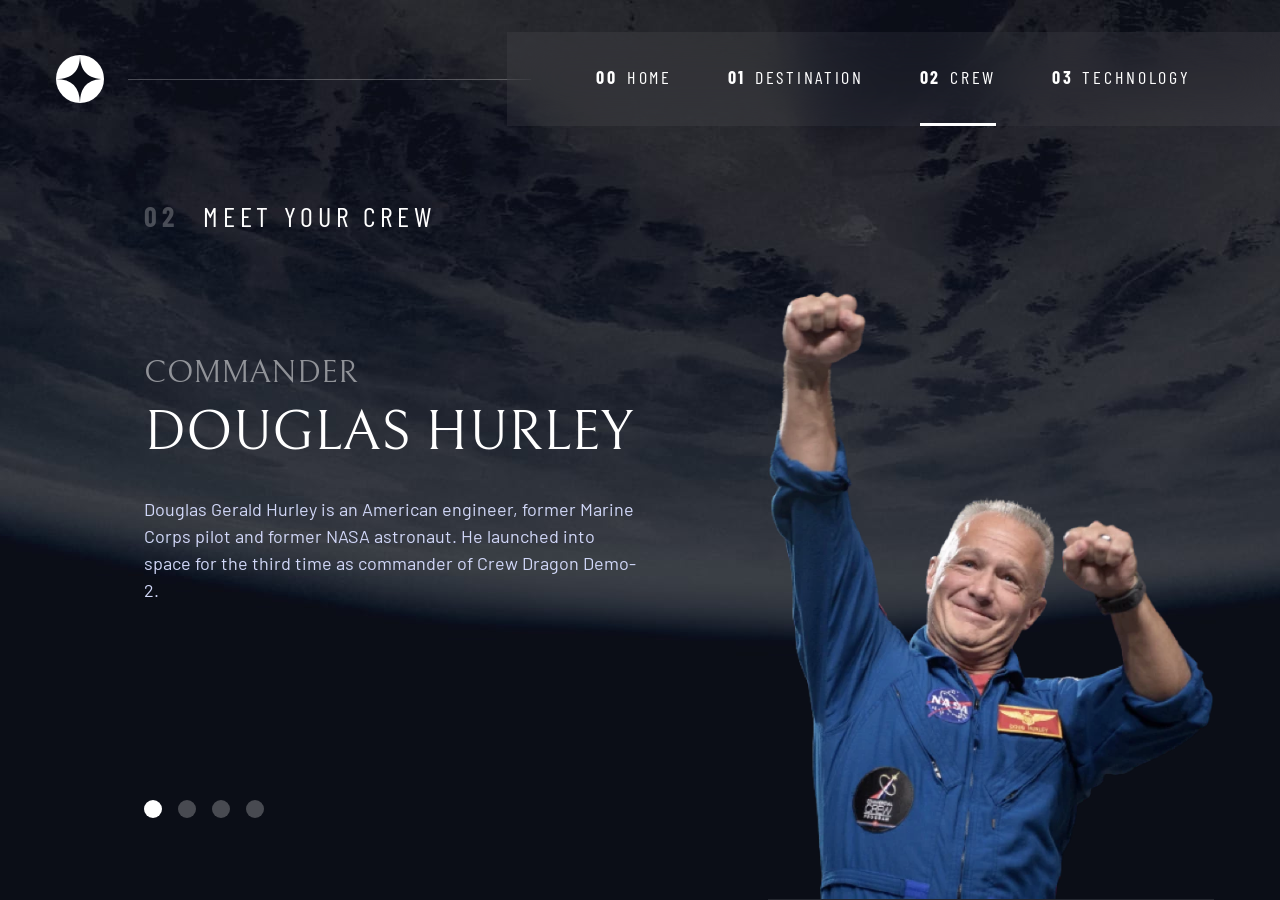
==== crew.html @ 5fd6b469 "Divided css file" ====
<!DOCTYPE html>
<html lang="en">
<head>
  <meta charset="UTF-8">
  <meta name="viewport" content="width=device-width, initial-scale=1.0">

  <link rel="icon" type="image/png" sizes="32x32" href="./assets/favicon-32x32.png">
  <!-- Google fonts -->
  <link rel="preconnect" href="https://fonts.googleapis.com">
  <link rel="preconnect" href="https://fonts.gstatic.com" crossorigin>
  <link href="https://fonts.googleapis.com/css2?family=Barlow+Condensed:wght@400;700&family=Bellefair&family=Barlow:wght@400;700&display=swap"
      rel="stylesheet">
      
  <!-- Our custom CSS -->
    <!-- <link rel="stylesheet" href="index.css"> -->
    <link rel="stylesheet" href="style1-General.css">
    <link rel="stylesheet" href="style2-UtilityClasses.css">
    <link rel="stylesheet" href="style3-PrimaryNavigation.css">
    <link rel="stylesheet" href="style4-Home.css">
    <link rel="stylesheet" href="style5-Destination.css">
    <link rel="stylesheet" href="style6-Crew.css">
    <link rel="stylesheet" href="style7-Technology.css">
    <link rel="stylesheet" href="style8-MediaQueries.css">

  <title>Frontend Mentor | Space tourism website</title>
  <script src="navigation.js" defer></script>
  <script src="tabs.js" defer></script>

</head>

<body class="crew">
  <a class="skip-to-content" href="#main">Skip to content</a>
  <header class="primary-header flex">
    <div>
      <img src="./assets/shared/logo.svg" alt="space tourism logo" class="logo">
    </div>
    <button class="mobile-nav-toggle" aria-controls="primary-navigation"><span class="sr-only" aria-expanded="false">Menu</span></button>
    <nav> 
        <ul id="primary-navigation" data-visible="false" class="primary-navigation underline-indicators flex">
            <li><a class="ff-sans-cond uppercase text-white letter-spacing-2" href="index.html"><span aria-hidden="true">00</span>Home</a>
            <li><a class="ff-sans-cond uppercase text-white letter-spacing-2" href="destination.html"><span aria-hidden="true">01</span>Destination</a>
            <li class="active"><a class="ff-sans-cond uppercase text-white letter-spacing-2" href="crew.html"><span aria-hidden="true">02</span>Crew</a>
            <li><a class="ff-sans-cond uppercase text-white letter-spacing-2" href="technology.html"><span aria-hidden="true">03</span>Technology</a>
        </ul>
    </nav>
  </header>
  
  <main id="main" class="grid-container grid-container--crew flow">
    <h1 class="numbered-title"><span aria-hidden="true">02</span> Meet your crew</h1>
    
    <div class="dot-indicators flex" role="tablist" aria-label="crew member list">
      <button aria-selected="true" aria-controls="commander-tab" role="tab" data-image="commander-image" tabindex="0"><span class="sr-only">The commander</span></button>
      <button aria-selected="false" aria-controls="mission-tab" role="tab" data-image="mission-image" tabindex="-1"><span class="sr-only">The mission specialist</span></button>
      <button aria-selected="false" aria-controls="pilot-tab" role="tab" data-image="pilot-image" tabindex="-1"><span class="sr-only">The pilot</span></button>
      <button aria-selected="false" aria-controls="crew-tab" role="tab" data-image="crew-image" tabindex="-1"><span class="sr-only">The crew engineer</span></button>
    </div>
    
    <!-- commander -->
    <article class="crew-details flow" id="commander-tab" role="tabpanel" tabindex="0">
      <header class="flow flow--space-small">
        <h2 class="fs-600 ff-serif uppercase">Commander</h2>
        <p class="fs-700 uppercase ff-serif name">Douglas Hurley</p>
      </header>
      <p>Douglas Gerald Hurley is an American engineer, former Marine Corps pilot 
      and former NASA astronaut. He launched into space for the third time as 
      commander of Crew Dragon Demo-2.</p>
    </article> 
    
    <!-- mission specialist -->
    <article hidden class="crew-details flow" id="mission-tab" role="tabpanel" tabindex="0">
      <header class="flow flow--space-small">
        <h2 class="fs-600 ff-serif uppercase">Mission Specialist</h2>
        <p class="fs-700 uppercase ff-serif name">Mark SHuttleworth</p>
      </header>
      <p>Mark Richard Shuttleworth is the founder and CEO of Canonical, the company behind
        the Linux-based Ubuntu operating system. Shuttleworth became the first South
        African to travel to space as a space tourist.</p>
    </article> 
    
    <!-- pilot -->
    <article hidden class="crew-details flow" id="pilot-tab" role="tabpanel" tabindex="0">
      <header class="flow flow--space-small">
        <h2 class="fs-600 ff-serif uppercase">Pilot</h2>
        <p class="fs-700 uppercase ff-serif name">Victor Glover</p>
      </header>
      <p>Pilot on the first operational flight of the SpaceX Crew Dragon to the
        International Space Station. Glover is a commander in the U.S. Navy where
        he pilots an F/A-18.He was a crew member of Expedition 64, and served as a
        station systems flight engineer.</p>
    </article> 
    
    <!-- engineer -->
    <article hidden class="crew-details flow" id="crew-tab" role="tabpanel" tabindex="0">
      <header class="flow flow--space-small">
        <h2 class="fs-600 ff-serif uppercase">Flight Engineer</h2>
        <p class="fs-700 uppercase ff-serif name">Anousheh Ansari</p>
      </header>
      <p>Anousheh Ansari is an Iranian American engineer and co-founder of Prodea Systems.
        Ansari was the fourth self-funded space tourist, the first self-funded woman to
        fly to the ISS, and the first Iranian in space.</p>
    </article> 
    
    
    <picture id="commander-image">
      <source srcset="assets/crew/image-douglas-hurley.webp" type="image/webp">
      <img src="assets/crew/image-douglas-hurley.png" alt="Douglas Hurley">
    </picture>
    <picture hidden id="mission-image">
      <source srcset="assets/crew/image-mark-shuttleworth.webp" type="image/webp">
      <img src="assets/crew/image-mark-shuttleworth.png" alt="Mark SHuttleworth">
    </picture>
    <picture hidden id="pilot-image">
      <source srcset="assets/crew/image-victor-glover.webp" type="image/webp">
      <img src="assets/crew/image-victor-glover.png" alt="Victor Glover">
    </picture>
    <picture hidden id="crew-image">
      <source srcset="assets/crew/image-anousheh-ansari.webp" type="image/webp">
      <img src="assets/crew/image-anousheh-ansari.png" alt="Anousheh Ansari">
    </picture>
  </main>
</body>
</html>
---- index.css ----
/* ------------------- */
/* Custom properties   */
/* ------------------- */

:root {
    /* colors */
    --clr-dark: 230 35% 7%;
    --clr-light: 231 77% 90%;
    --clr-white: 0 0% 100%;

    
    /* font-sizes */
    --fs-900: clamp(5rem, 8vw + 1rem, 9.375rem);
    --fs-800: 3.5rem;
    --fs-700: 1.5rem;
    --fs-600: 1rem;
    --fs-500: 1rem;
    --fs-400: 0.9375rem;
    --fs-300: 1rem;
    --fs-200: 0.875rem;
    
    /* font-families */
    --ff-serif: "Bellefair", serif;
    --ff-sans-cond: "Barlow Condensed", sans-serif;
    --ff-sans-normal: "Barlow", sans-serif;
}

@media (min-width: 35em) {
    :root {
        --fs-800: 5rem;
        --fs-700: 2.5rem;
        --fs-600: 1.5rem;
        --fs-500: 1.25rem;
        --fs-400: 1rem;
    }
}

@media (min-width: 45em) {
    :root {
        /* font-sizes */
        --fs-800: 6.25rem;
        --fs-700: 3.5rem;
        --fs-600: 2rem;
        --fs-500: 1.75rem;
        --fs-400: 1.125rem;
    }
}


/* ------------------- */
/* Reset               */
/* ------------------- */

/* https://piccalil.li/blog/a-modern-css-reset/ */

/* Box sizing */
*,
*::before,
*::after {
    box-sizing: border-box;
}

/* Reset margins */
body,
h1,
h2,
h3,
h4,
h5,
p,
figure,
picture {
    margin: 0; 
}

h1,
h2,
h3,
h4,
h5,
h6,
p {
    font-weight: 400;
}

/* set up the body */
body {
    font-family: var(--ff-sans-normal);
    font-size: var(--fs-400);
    color: hsl( var(--clr-light) );
    background-color: hsl( var(--clr-dark) );
    line-height: 1.5;
    min-height: 100vh;
    
    display: grid;
    grid-template-rows: min-content 1fr;
    
    overflow-x: hidden;
}

/* make images easier to work with */
img {
    max-width: 100%;
    display: block;
}

/* make form elements easier to work with */
input,
button,
textarea,
select {
    font: inherit;
}

/* remove animations for people who've turned them off */
@media (prefers-reduced-motion: reduce) {  
  *,
  *::before,
  *::after {
    animation-duration: 0.01ms !important;
    animation-iteration-count: 1 !important;
    transition-duration: 0.01ms !important;
    scroll-behavior: auto !important;
  }
}


/* ------------------- */
/* Utility classes     */
/* ------------------- */

/* general */

.flex {
    display: flex;
    gap: var(--gap, 1rem);
}

.grid {
    display: grid;
    gap: var(--gap, 1rem);
}

.d-block {
    display: block;
}

.flow > *:where(:not(:first-child)) {
    margin-top: var(--flow-space, 1rem);
}

.flow--space-small {
    --flow-space: .75rem;
}

.container {
    padding-inline: 2em;
    margin-inline: auto;
    max-width: 80rem;
}

.sr-only {
  position: absolute; 
  width: 1px;
  height: 1px;
  padding: 0;
  margin: -1px; 
  overflow: hidden;
  clip: rect(0, 0, 0, 0);
  white-space: nowrap; /* added line */
  border: 0;
}

.skip-to-content {
    position: absolute;
    z-index: 9999;
    background: hsl( var(--clr-white) );
    color: hsl( var(--clr-dark) ); 
    padding: .5em 1em;
    margin-inline: auto;
    transform: translateY(-100%);
    transition: transform 250ms ease-in;
}

.skip-to-content:focus {
    transform: translateY(0);
}

/* colors */

.bg-dark { background-color: hsl( var(--clr-dark) );}
.bg-accent { background-color: hsl( var(--clr-light) );}
.bg-white { background-color: hsl( var(--clr-white) );}

.text-dark { color: hsl( var(--clr-dark) );}
.text-accent { color: hsl( var(--clr-light) );}
.text-white { color: hsl( var(--clr-white) );}

/* typography */

.ff-serif { font-family: var(--ff-serif); } 
.ff-sans-cond { font-family: var(--ff-sans-cond); } 
.ff-sans-normal { font-family: var(--ff-sans-normal); } 

.letter-spacing-1 { letter-spacing: 4.75px; } 
.letter-spacing-2 { letter-spacing: 2.7px; } 
.letter-spacing-3 { letter-spacing: 2.35px; } 

.uppercase { text-transform: uppercase; }

.fs-900 { font-size: var(--fs-900); }
.fs-800 { font-size: var(--fs-800); }
.fs-700 { font-size: var(--fs-700); }
.fs-600 { font-size: var(--fs-600); }
.fs-500 { font-size: var(--fs-500); }
.fs-400 { font-size: var(--fs-400); }
.fs-300 { font-size: var(--fs-300); }
.fs-200 { font-size: var(--fs-200); }

.fs-900,
.fs-800,
.fs-700,
.fs-600 {
    line-height: 1.1;
}

.numbered-title {
    font-family: var(--ff-sans-cond);
    font-size: var(--fs-500);
    text-transform: uppercase;
    letter-spacing: 4.72px; 
}

.numbered-title span {
    margin-right: .5em;
    font-weight: 700;
    color: hsl( var(--clr-white) / .25);
}


/* ------------------- */
/* Compontents         */
/* ------------------- */

.large-button {
    font-size: 2rem;
    position: relative;
    z-index: 1;
    display: inline-grid;
    place-items: center;
    padding: 0 2em;
    border-radius: 50%;
    aspect-ratio: 1;
    text-decoration: none;
}

.large-button::after {
    content: '';
    position: absolute;
    z-index: -1;
    width: 100%;
    height: 100%;
    background: hsl( var(--clr-white) / .1);
    border-radius: 50%;
    opacity: 0;
    transition: opacity 500ms linear, transform 750ms ease-in-out;
}
 
.large-button:hover::after,
.large-button:focus::after {
    opacity: 1;
    transform: scale(1.5);
}

/* primary-header */

.logo {
    margin: 1.5rem clamp(1.5rem, 5vw, 3.5rem);
}

.primary-header {
    justify-content: space-between;
    align-items: center;
}

.primary-navigation {
    --gap: clamp(1.5rem, 5vw, 3.5rem);
    --underline-gap: 2rem;
    list-style: none;
    padding: 0;
    margin: 0;
    background: hsl( var(--clr-white) / 0.05);
    backdrop-filter: blur(1.5rem);
}

.primary-navigation a {
    text-decoration: none;
}

.primary-navigation a > span {
    font-weight: 700;
    margin-right: .5em;
}

.mobile-nav-toggle {
    display: none;
}

@media (max-width: 35rem) {
    .primary-navigation {
        --underline-gap: .5rem;
        position: fixed;
        z-index: 1000;
        inset: 0 0 0 30%;
        list-style: none;
        padding: min(20rem, 15vh) 2rem;
        margin: 0;
        flex-direction: column;
        transform: translateX(100%);
        transition: transform 500ms ease-in-out;
    }
    
    .primary-navigation[data-visible="true"] {
        transform: translateX(0);
    }
    
    .primary-navigation.underline-indicators > .active {
       border: 0;
    }
    
    .mobile-nav-toggle {
        display: block;
        position: absolute;
        z-index: 2000;
        right: 1rem;
        top: 2rem;
        background: transparent;
        background-image: url(./assets/shared/icon-hamburger.svg);
        background-repeat: no-repeat;
        background-position: center;
        width: 1.5rem;
        aspect-ratio: 1;
        border: 0;
    }
    
    .mobile-nav-toggle[aria-expanded="true"] {
        background-image: url(./assets/shared/icon-close.svg);
    }
    
    .mobile-nav-toggle:focus-visible {
        outline: 5px solid white;
        outline-offset: 5px;
    }
    
}

@media (min-width: 35em) {
    .primary-navigation {
        padding-inline: clamp(3rem, 7vw, 7rem);
    }
}

@media (min-width: 35em) and (max-width: 44.999em) {
    .primary-navigation a > span {
        display: none;
    }
}

@media (min-width: 45em) {
    
     .primary-header::after {
         content: '';
         display: block;
         position: relative;
         height: 1px;
         width: 100%;
         margin-right: -2.5rem;
         background: hsl( var(--clr-white) / .25);
         order: 1;
     }
     
    nav {
        order: 2;
    }
    
    .primary-navigation {
        margin-block: 2rem;
    }
    
   
}


.underline-indicators > * {
    cursor: pointer;
    padding: var(--underline-gap, .5rem) 0;
    border: 0;
    border-bottom: .2rem solid hsl( var(--clr-white) / 0 );
    background-color: transparent;
}

.underline-indicators > *:hover,
.underline-indicators > *:focus {
    border-color: hsl( var(--clr-white) / .5);
}

.underline-indicators > .active,
.underline-indicators > [aria-selected="true"] {
    color: hsl( var(--clr-white) / 1);
    border-color: hsl( var(--clr-white) / 1); 
}

.tab-list {
    --gap: 2rem;
}

.dot-indicators > * {
    cursor: pointer;
    border: 0;
    border-radius: 50%;
    padding: .5em;
    background-color: hsl( var(--clr-white) / .25);
}
 
.dot-indicators > *:hover,
.dot-indicators > *:focus { 
    background-color: hsl( var(--clr-white) / .5);
}

.dot-indicators > [aria-selected="true"] {
    background-color: hsl( var(--clr-white) / 1); 
}


/* ----------------------------- */
/* Page specific background      */
/* ----------------------------- */
body {
    background-size: cover;
    background-position: bottom center;
}
/* home */
.home {
    background-image: url(./assets/home/background-home-mobile.jpg);
}

@media (min-width: 35rem) {
    .home {
        background-position: center center;
        background-image: url(./assets/home/background-home-tablet.jpg);
    }
}

@media (min-width: 45rem) {
    .home {
        background-image: url(./assets/home/background-home-desktop.jpg);
    }
} 

/* destination */
.destination {
    background-image: url(./assets/destination/background-destination-mobile.jpg);
}

@media (min-width: 35rem) {
    .destination {
        background-position: center center;
        background-image: url(./assets/destination/background-destination-tablet.jpg);
    }
}

@media (min-width: 45rem) {
    .destination {
        background-image: url(./assets/destination/background-destination-desktop.jpg);
    }
} 

/* crew */
.crew {
    background-image: url(./assets/home/background-crew-mobile.jpg);
}

@media (min-width: 35rem) {
    .crew {
        background-position: center center;
        background-image: url(./assets/crew/background-crew-tablet.jpg);
    }
}

@media (min-width: 45rem) {
    .crew {
        background-image: url(./assets/crew/background-crew-desktop.jpg);
    }
} 

/* ----------------------------- */
/* Layout                        */
/* ----------------------------- */


.grid-container {
    text-align: center;
    display: grid;
    place-items: center;
    padding-inline: 1rem;
    padding-bottom: 4rem;
}

.grid-container p:not([class]) {
    max-width: 50ch;
}

.numbered-title {
    grid-area: title;
}

/* destination layout */

.grid-container--destination {
    --flow-space: 2rem;
    grid-template-areas: 
        'title'
        'image'
        'tabs'
        'content';
}

.grid-container--destination > picture {
    grid-area: image;
    max-width: 60%;
    align-self: start;
}

.grid-container--destination > .tab-list {
    grid-area: tabs;
}

.grid-container--destination > .destination-info {
    grid-area: content;
}

.destination-meta {
    flex-direction: column;
    border-top: 1px solid hsl( var(--clr-white) / .1);
    padding-top: 2.5rem;
    margin-top: 2.5rem;
}

.destination-meta p {
    font-size: 1.75rem;
}

/* crew layout */

.grid-container--crew {
    --flow-space: 2rem;
    grid-template-areas: 
        'title'
        'image'
        'tabs'
        'content';
}

.grid-container--crew > picture {
    grid-area: image;
    max-width: 60%;
    border-bottom: 1px solid hsl( var(--clr-white) / .1);
}

.grid-container--crew > .dot-indicators {
    grid-area: tabs;
}

.grid-container--crew > .crew-details {
    grid-area: content;
}

.crew-details h2 {
    color: hsl( var(--clr-white) / .5);
}


/* technology */
.technology {
    background-image: url(./assets/technology/background-technology-mobile.jpg);
}

@media (min-width: 35rem) {
    .destination {
        background-position: center center;
        background-image: url(./assets/technology/background-technology-tablet.jpg);
    }
}

@media (min-width: 45rem) {
    .destination {
        background-image: url(./assets/technology/background-technology-destop.jpg);
    }
} 

.grid-container--technology {
    --flow-space: 2rem;
    padding-inline: 0;
    grid-template-areas: 
        'title'
        'image'
        'tabs'
        'content';
}


.grid-container--technology > picture {
    grid-area: image;
    border-bottom: 1px solid hsl( var(--clr-white) / .1);
    margin-right: -0.3rem;
}

.grid-container--technology > .number-indicators {
    grid-area: tabs;
}

.grid-container--crew > .technology-details {
    grid-area: content;
}

.technology-details h2 {
    color: hsl( var(--clr-white) / .5);
}

.technology-details p.fs-700 {
    letter-spacing: 1.5px;
  }

.number-indicators > * {
    cursor: pointer;
    width: 2.6rem;
    aspect-ratio: 1;
    background: transparent;
    border: 1.4px solid hsl( var(--clr-white) / .25);
    border-radius: 50%;
    padding: .5em;
    color: var(--clr-white);
    
}
 
.number-indicators > *:hover,
.number-indicators > *:focus { 
    background-color: hsl( var(--clr-white) / .5);
}

.number-indicators > [aria-selected="true"] {
    color: hsl( var(--clr-dark) );
    background-color: hsl( var(--clr-white) / 1); 
    
}

/* end of technology */


@media (min-width: 35em) {
    .numbered-title {
        justify-self: start;
        margin-top: 2rem;
    }
    
    .destination-meta {
        flex-direction: row;
        justify-content: space-evenly;
    }
    
    .grid-container--crew {
        padding-bottom: 0;
        grid-template-areas: 
            'title'
            'content'
            'tabs'
            'image';
    }
    
    
}

@media (min-width: 45em) {
    .grid-container {
        text-align: left;
        column-gap: var(--container-gap, 2rem);
        grid-template-columns: minmax(1rem, 1fr) repeat(2, minmax(0, 30rem)) minmax(1rem, 1fr);
    }
    
    .grid-container--home {
        padding-bottom: max(6rem, 20vh);
        align-items: end;
    }
    
    .grid-container--home > *:first-child {
        grid-column: 2;
    }

    .grid-container--home > *:last-child {
        grid-column: 3;
    }
    
    .grid-container--destination {
        justify-items: start;
        align-content: start;
        grid-template-areas: 
            '. title title .'
            '. image tabs .'
            '. image content .';
    }
    
    .grid-container--destination > picture {
        max-width: 90%;
    }
     
    .destination-meta {
        --gap: min(6vw, 6rem);
        justify-content: start;
    }
    
    .grid-container--crew {
        grid-template-columns: minmax(1rem, 1fr) minmax(0, 37rem) minmax(0, 23rem) minmax(1rem, 1fr);
        justify-items: start;
        grid-template-areas: 
            '. title title .'
            '. content image .'
            '. tabs image .';
    }
    
    .grid-container--crew > picture {
        grid-column: span 2;
        align-self: end; 
        max-width: 90%;
    }

}
---- style1-General.css ----
/* ------------------- */
/* Custom properties   */
/* ------------------- */

:root {
    /* colors */
    --clr-dark: 230 35% 7%;
    --clr-light: 231 77% 90%;
    --clr-white: 0 0% 100%;

    
    /* font-sizes */
    --fs-900: clamp(5rem, 8vw + 1rem, 9.375rem);
    --fs-800: 3.5rem;
    --fs-700: 1.5rem;
    --fs-600: 1rem;
    --fs-500: 1rem;
    --fs-400: 0.9375rem;
    --fs-300: 1rem;
    --fs-200: 0.875rem;
    
    /* font-families */
    --ff-serif: "Bellefair", serif;
    --ff-sans-cond: "Barlow Condensed", sans-serif;
    --ff-sans-normal: "Barlow", sans-serif;
}



/* ------------------- */
/* Reset               */
/* ------------------- */

/* https://piccalil.li/blog/a-modern-css-reset/ */

/* Box sizing */
*,
*::before,
*::after {
    box-sizing: border-box;
}

/* Reset margins */
body,
h1,
h2,
h3,
h4,
h5,
p,
figure,
picture {
    margin: 0; 
}

h1,
h2,
h3,
h4,
h5,
h6,
p {
    font-weight: 400;
}

/* set up the body */
body {
    background-size: cover;
    background-position: bottom center;
    font-family: var(--ff-sans-normal);
    font-size: var(--fs-400);
    color: hsl( var(--clr-light) );
    background-color: hsl( var(--clr-dark) );
    line-height: 1.5;
    min-height: 100vh;
    
    display: grid;
    grid-template-rows: min-content 1fr;
    
    overflow-x: hidden;
}


/* make images easier to work with */
img {
    max-width: 100%;
    display: block;
}

/* make form elements easier to work with */
input,
button,
textarea,
select {
    font: inherit;
}

/* remove animations for people who've turned them off */
@media (prefers-reduced-motion: reduce) {  
  *,
  *::before,
  *::after {
    animation-duration: 0.01ms !important;
    animation-iteration-count: 1 !important;
    transition-duration: 0.01ms !important;
    scroll-behavior: auto !important;
  }
}
---- style2-UtilityClasses.css ----
/* general */

.flex {
    display: flex;
    gap: var(--gap, 1rem);
}

.grid {
    display: grid;
    gap: var(--gap, 1rem);
}

.d-block {
    display: block;
}

.flow > *:where(:not(:first-child)) {
    margin-top: var(--flow-space, 1rem);
}

.flow--space-small {
    --flow-space: .75rem;
}

.container {
    padding-inline: 2em;
    margin-inline: auto;
    max-width: 80rem;
}

.sr-only {
  position: absolute; 
  width: 1px;
  height: 1px;
  padding: 0;
  margin: -1px; 
  overflow: hidden;
  clip: rect(0, 0, 0, 0);
  white-space: nowrap; /* added line */
  border: 0;
}

.skip-to-content {
    position: absolute;
    z-index: 9999;
    background: hsl( var(--clr-white) );
    color: hsl( var(--clr-dark) ); 
    padding: .5em 1em;
    margin-inline: auto;
    transform: translateY(-100%);
    transition: transform 250ms ease-in;
}

.skip-to-content:focus {
    transform: translateY(0);
}

/* colors */

.bg-dark { background-color: hsl( var(--clr-dark) );}
.bg-accent { background-color: hsl( var(--clr-light) );}
.bg-white { background-color: hsl( var(--clr-white) );}

.text-dark { color: hsl( var(--clr-dark) );}
.text-accent { color: hsl( var(--clr-light) );}
.text-white { color: hsl( var(--clr-white) );}

/* typography */

.ff-serif { font-family: var(--ff-serif); } 
.ff-sans-cond { font-family: var(--ff-sans-cond); } 
.ff-sans-normal { font-family: var(--ff-sans-normal); } 

.letter-spacing-1 { letter-spacing: 4.75px; } 
.letter-spacing-2 { letter-spacing: 2.7px; } 
.letter-spacing-3 { letter-spacing: 2.35px; } 

.uppercase { text-transform: uppercase; }

.fs-900 { font-size: var(--fs-900); }
.fs-800 { font-size: var(--fs-800); }
.fs-700 { font-size: var(--fs-700); }
.fs-600 { font-size: var(--fs-600); }
.fs-500 { font-size: var(--fs-500); }
.fs-400 { font-size: var(--fs-400); }
.fs-300 { font-size: var(--fs-300); }
.fs-200 { font-size: var(--fs-200); }

.fs-900,
.fs-800,
.fs-700,
.fs-600 {
    line-height: 1.1;
}

.numbered-title {
    font-family: var(--ff-sans-cond);
    font-size: var(--fs-500);
    text-transform: uppercase;
    letter-spacing: 4.72px; 
}

.numbered-title span {
    margin-right: .5em;
    font-weight: 700;
    color: hsl( var(--clr-white) / .25);
}
---- style3-PrimaryNavigation.css ----
/* primary-header */

.logo {
    margin: 1.5rem clamp(1.5rem, 5vw, 3.5rem);
}

.primary-header {
    justify-content: space-between;
    align-items: center;
}

.primary-navigation {
    --gap: clamp(1.5rem, 5vw, 3.5rem);
    --underline-gap: 2rem;
    list-style: none;
    padding: 0;
    margin: 0;
    background: hsl( var(--clr-white) / 0.05);
    backdrop-filter: blur(1.5rem);
}

.primary-navigation a {
    text-decoration: none;
}

.primary-navigation a > span {
    font-weight: 700;
    margin-right: .5em;
}

.mobile-nav-toggle {
    display: none;
}


.underline-indicators > * {
    cursor: pointer;
    padding: var(--underline-gap, .5rem) 0;
    border: 0;
    border-bottom: .2rem solid hsl( var(--clr-white) / 0 );
    background-color: transparent;
}

.underline-indicators > *:hover,
.underline-indicators > *:focus {
    border-color: hsl( var(--clr-white) / .5);
}

.underline-indicators > .active,
.underline-indicators > [aria-selected="true"] {
    color: hsl( var(--clr-white) / 1);
    border-color: hsl( var(--clr-white) / 1); 
}
---- style4-Home.css ----
.home {
    background-image: url(./assets/home/background-home-mobile.jpg);
}

.large-button {
    font-size: 2rem;
    position: relative;
    z-index: 1;
    display: inline-grid;
    place-items: center;
    padding: 0 2em;
    border-radius: 50%;
    aspect-ratio: 1;
    text-decoration: none;
}

.large-button::after {
    content: '';
    position: absolute;
    z-index: -1;
    width: 100%;
    height: 100%;
    background: hsl( var(--clr-white) / .1);
    border-radius: 50%;
    opacity: 0;
    transition: opacity 500ms linear, transform 750ms ease-in-out;
}
 
.large-button:hover::after,
.large-button:focus::after {
    opacity: 1;
    transform: scale(1.5);
}


/* ----------------------------- */
/* Layout                        */
/* ----------------------------- */

.grid-container {
    text-align: center;
    display: grid;
    place-items: center;
    padding-inline: 1rem;
    padding-bottom: 4rem;
}

.grid-container p:not([class]) {
    max-width: 50ch;
}
---- style5-Destination.css ----
/* destination */
.destination {
    background-image: url(./assets/destination/background-destination-mobile.jpg);
}


/* ----------------------------- */
/* Layout                        */
/* ----------------------------- */


.numbered-title {
    grid-area: title;
    color: hsl( var(--clr-white));
}

.tab-list {
    --gap: 2rem;
}


.grid-container--destination {
    --flow-space: 2rem;
    grid-template-areas: 
        'title'
        'image'
        'tabs'
        'content';
}

.grid-container--destination > picture {
    grid-area: image;
    max-width: 60%;
    align-self: start;
}

.grid-container--destination > .tab-list {
    grid-area: tabs;
}

.grid-container--destination > .destination-info {
    grid-area: content;
}

.destination-info h2 {
    color: hsl( var(--clr-white));
}

.destination-meta {
    flex-direction: column;
    border-top: 1px solid hsl( var(--clr-white) / .1);
    padding-top: 2.5rem;
    margin-top: 2.5rem;
}

.destination-meta p {
    font-size: 1.75rem;
    color: hsl( var(--clr-white))
}
---- style6-Crew.css ----
/* crew layout */

.dot-indicators > * {
    cursor: pointer;
    border: 0;
    border-radius: 50%;
    padding: .5em;
    background-color: hsl( var(--clr-white) / .25);
}
 
.dot-indicators > *:hover,
.dot-indicators > *:focus { 
    background-color: hsl( var(--clr-white) / .5);
}

.dot-indicators > [aria-selected="true"] {
    background-color: hsl( var(--clr-white) / 1); 
}

.grid-container--crew {
    --flow-space: 2rem;
    grid-template-areas: 
        'title'
        'image'
        'tabs'
        'content';
}

.grid-container--crew > picture {
    grid-area: image;
    max-width: 60%;
    border-bottom: 1px solid hsl( var(--clr-white) / .1);
}

.grid-container--crew > .dot-indicators {
    grid-area: tabs;
}

.grid-container--crew > .crew-details {
    grid-area: content;
}

.crew-details h2 {
    color: hsl( var(--clr-white) / .5);
}

.crew-details p.name {
    color: hsl( var(--clr-white));
}
---- style7-Technology.css ----
/* technology */
.technology {
    background-image: url(./assets/technology/background-technology-mobile.jpg);
}

.grid-container--technology {
    --flow-space: 2rem;
    padding-inline: 0;
    grid-template-areas: 
        'title'
        'image'
        'tabs'
        'content';
}

.grid-container--technology > picture {
    grid-area: image;
    border-bottom: 1px solid hsl( var(--clr-white) / .1);
    /* fix right side gap */
    margin-right: -0.3rem;
}

.grid-container--technology > .number-indicators {
    grid-area: tabs;
}

.grid-container--crew > .technology-details {
    grid-area: content;
    padding-inline: 1rem;
}

.technology-details p.name {
    letter-spacing: 1.5px;
    color:hsl( var(--clr-white))
  }

.number-indicators > * {
    cursor: pointer;
    width: 2.6rem;
    aspect-ratio: 1;
    background: transparent;
    border: 1.4px solid hsl( var(--clr-white) / .25);
    border-radius: 50%;
    padding: .5em;
    color: hsl(var(--clr-white));
    
}
 
.number-indicators > *:hover,
.number-indicators > *:focus { 
    background-color: hsl( var(--clr-white) / .5);
}

.number-indicators > [aria-selected="true"] {
    color: hsl( var(--clr-dark) );
    background-color: hsl( var(--clr-white) / 1); 
    
}
---- style8-MediaQueries.css ----
@media (max-width: 35rem) {
    .primary-navigation {
        --underline-gap: .5rem;
        position: fixed;
        z-index: 1000;
        inset: 0 0 0 30%;
        list-style: none;
        padding: min(20rem, 15vh) 2rem;
        margin: 0;
        flex-direction: column;
        transform: translateX(100%);
        transition: transform 500ms ease-in-out;
    }
    
    .primary-navigation[data-visible="true"] {
        transform: translateX(0);
    }
    
    .primary-navigation.underline-indicators > .active {
       border: 0;
    }
    
    .mobile-nav-toggle {
        display: block;
        position: absolute;
        z-index: 2000;
        right: 1rem;
        top: 2rem;
        background: transparent;
        background-image: url(./assets/shared/icon-hamburger.svg);
        background-repeat: no-repeat;
        background-position: center;
        width: 1.5rem;
        aspect-ratio: 1;
        border: 0;
    }
    
    .mobile-nav-toggle[aria-expanded="true"] {
        background-image: url(./assets/shared/icon-close.svg);
    }
    
    .mobile-nav-toggle:focus-visible {
        outline: 5px solid white;
        outline-offset: 5px;
    }
    
}

@media (min-width: 35rem) and (max-width: 44.999rem) {
    .primary-navigation a > span {
        display: none;
    }
}


@media (min-width: 35rem) {
    :root {
        --fs-800: 5rem;
        --fs-700: 2.5rem;
        --fs-600: 1.5rem;
        --fs-500: 1.25rem;
        --fs-400: 1rem;
    }

    .primary-navigation {
        padding-inline: clamp(3rem, 7vw, 7rem);
    }

    .home {
        background-position: center center;
        background-image: url(./assets/home/background-home-tablet.jpg);
    }

    .destination {
        background-position: center center;
        background-image: url(./assets/destination/background-destination-tablet.jpg);
    }

    .crew {
        background-position: center center;
        background-image: url(./assets/crew/background-crew-tablet.jpg);
    }

    .numbered-title {
        justify-self: start;
        margin-top: 2rem;
    }
    
    .destination-meta {
        flex-direction: row;
        justify-content: space-evenly;
    }
    
    .grid-container--crew {
        padding-bottom: 0;
        grid-template-areas: 
            'title'
            'content'
            'tabs'
            'image';
    }
}





@media (min-width: 45rem) {
    :root {
        /* font-sizes */
        --fs-800: 6.25rem;
        --fs-700: 3.5rem;
        --fs-600: 2rem;
        --fs-500: 1.75rem;
        --fs-400: 1.125rem;
    }
    
     .primary-header::after {
         content: '';
         display: block;
         position: relative;
         height: 1px;
         width: 100%;
         margin-right: -2.5rem;
         background: hsl( var(--clr-white) / .25);
         order: 1;
     }
     
    nav {
        order: 2;
    }
    
    .primary-navigation {
        margin-block: 2rem;
    }

    .home {
        background-image: url(./assets/home/background-home-desktop.jpg);
    }

    .destination {
        background-image: url(./assets/destination/background-destination-desktop.jpg);
    }

    .crew {
        background-image: url(./assets/crew/background-crew-desktop.jpg);
    }

    .technology {
        background-image: url(./assets/technology/background-technology-desktop.jpg);
    }

    .grid-container {
        text-align: left;
        column-gap: var(--container-gap, 2rem);
        grid-template-columns: minmax(1rem, 1fr) repeat(2, minmax(0, 30rem)) minmax(1rem, 1fr);
    }
    
    .grid-container--home {
        padding-bottom: max(6rem, 20vh);
        align-items: end;
    }
    
    .grid-container--home > *:first-child {
        grid-column: 2;
    }

    .grid-container--home > *:last-child {
        grid-column: 3;
    }
    
    .grid-container--destination {
        justify-items: start;
        align-content: start;
        grid-template-areas: 
            '. title title .'
            '. image tabs .'
            '. image content .';
    }
    
    .grid-container--destination > picture {
        max-width: 90%;
    }
     
    .destination-meta {
        --gap: min(6vw, 6rem);
        justify-content: start;
    }
    
    .grid-container--crew {
        grid-template-columns: minmax(1rem, 1fr) minmax(0, 37rem) minmax(0, 23rem) minmax(1rem, 1fr);
        justify-items: start;
        grid-template-areas: 
            '. title title .'
            '. content image .'
            '. tabs image .';
    }
    
    .grid-container--crew > picture {
        grid-column: span 2;
        align-self: end; 
        max-width: 90%;
    }
}
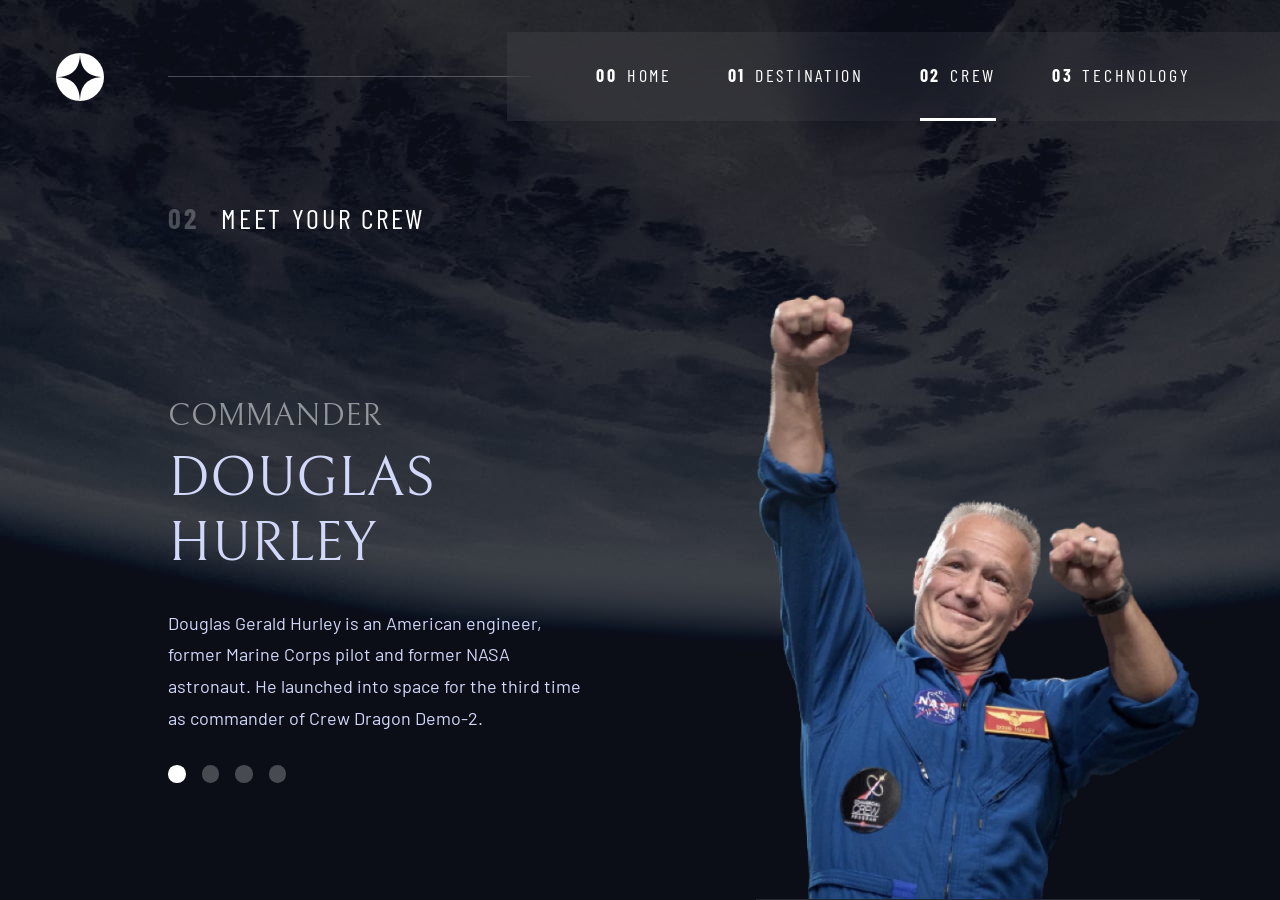
==== commit 1bc847ba: "Changed font sizes and classes" ====
--- a/crew.html
+++ b/crew.html
@@ -58,10 +58,10 @@
     <!-- commander -->
     <article class="crew-details flow" id="commander-tab" role="tabpanel" tabindex="0">
       <header class="flow flow--space-small">
-        <h2 class="fs-600 ff-serif uppercase">Commander</h2>
-        <p class="fs-700 uppercase ff-serif name">Douglas Hurley</p>
+        <h2 class="fs-crewJob ff-serif uppercase">Commander</h2>
+        <p class="fs-name uppercase ff-serif">Douglas Hurley</p>
       </header>
-      <p>Douglas Gerald Hurley is an American engineer, former Marine Corps pilot 
+      <p class="fs-paragraph">Douglas Gerald Hurley is an American engineer, former Marine Corps pilot 
       and former NASA astronaut. He launched into space for the third time as 
       commander of Crew Dragon Demo-2.</p>
     </article> 
@@ -69,10 +69,10 @@
     <!-- mission specialist -->
     <article hidden class="crew-details flow" id="mission-tab" role="tabpanel" tabindex="0">
       <header class="flow flow--space-small">
-        <h2 class="fs-600 ff-serif uppercase">Mission Specialist</h2>
-        <p class="fs-700 uppercase ff-serif name">Mark SHuttleworth</p>
+        <h2 class="fs-crewJob ff-serif uppercase">Mission Specialist</h2>
+        <p class="fs-name uppercase ff-serif">Mark SHuttleworth</p>
       </header>
-      <p>Mark Richard Shuttleworth is the founder and CEO of Canonical, the company behind
+      <p class="fs-paragraph">Mark Richard Shuttleworth is the founder and CEO of Canonical, the company behind
         the Linux-based Ubuntu operating system. Shuttleworth became the first South
         African to travel to space as a space tourist.</p>
     </article> 
@@ -80,10 +80,10 @@
     <!-- pilot -->
     <article hidden class="crew-details flow" id="pilot-tab" role="tabpanel" tabindex="0">
       <header class="flow flow--space-small">
-        <h2 class="fs-600 ff-serif uppercase">Pilot</h2>
-        <p class="fs-700 uppercase ff-serif name">Victor Glover</p>
+        <h2 class="fs-crewJob ff-serif uppercase">Pilot</h2>
+        <p class="fs-name uppercase ff-serif">Victor Glover</p>
       </header>
-      <p>Pilot on the first operational flight of the SpaceX Crew Dragon to the
+      <p class="fs-paragraph">Pilot on the first operational flight of the SpaceX Crew Dragon to the
         International Space Station. Glover is a commander in the U.S. Navy where
         he pilots an F/A-18.He was a crew member of Expedition 64, and served as a
         station systems flight engineer.</p>
@@ -92,10 +92,10 @@
     <!-- engineer -->
     <article hidden class="crew-details flow" id="crew-tab" role="tabpanel" tabindex="0">
       <header class="flow flow--space-small">
-        <h2 class="fs-600 ff-serif uppercase">Flight Engineer</h2>
-        <p class="fs-700 uppercase ff-serif name">Anousheh Ansari</p>
+        <h2 class="fs-crewJob ff-serif uppercase">Flight Engineer</h2>
+        <p class="fs-name uppercase ff-serif">Anousheh Ansari</p>
       </header>
-      <p>Anousheh Ansari is an Iranian American engineer and co-founder of Prodea Systems.
+      <p class="fs-paragraph">Anousheh Ansari is an Iranian American engineer and co-founder of Prodea Systems.
         Ansari was the fourth self-funded space tourist, the first self-funded woman to
         fly to the ISS, and the first Iranian in space.</p>
     </article> 
--- a/style1-General.css
+++ b/style1-General.css
@@ -10,14 +10,17 @@
 
     
     /* font-sizes */
-    --fs-900: clamp(5rem, 8vw + 1rem, 9.375rem);
-    --fs-800: 3.5rem;
-    --fs-700: 1.5rem;
-    --fs-600: 1rem;
-    --fs-500: 1rem;
-    --fs-400: 0.9375rem;
-    --fs-300: 1rem;
-    --fs-200: 0.875rem;
+    /* --fs-900: clamp(5rem, 8vw + 1rem, 9.375rem); */
+    --fs-frontPageName: 5rem;
+    --fs-destinationNav: 0.875rem;
+    --fs-planetName: 3.5rem;
+    --fs-avgDistance: 0.875rem;
+    --fs-km: 1.75rem;
+    --fs-pageTitle: 1rem;
+    --fs-terminology: 0.875rem;
+    --fs-crewJob: 1rem;
+    --fs-name: 1.5rem;
+    --fs-paragraph: 0.9375rem;
     
     /* font-families */
     --ff-serif: "Bellefair", serif;
@@ -71,12 +74,9 @@
     font-size: var(--fs-400);
     color: hsl( var(--clr-light) );
     background-color: hsl( var(--clr-dark) );
-    line-height: 1.5;
     min-height: 100vh;
-    
     display: grid;
     grid-template-rows: min-content 1fr;
-    
     overflow-x: hidden;
 }
 
--- a/style2-UtilityClasses.css
+++ b/style2-UtilityClasses.css
@@ -23,11 +23,11 @@
     --flow-space: .75rem;
 }
 
-.container {
+/* .container {
     padding-inline: 2em;
     margin-inline: auto;
     max-width: 80rem;
-}
+} */
 
 .sr-only {
   position: absolute; 
@@ -63,7 +63,7 @@
 .bg-white { background-color: hsl( var(--clr-white) );}
 
 .text-dark { color: hsl( var(--clr-dark) );}
-.text-accent { color: hsl( var(--clr-light) );}
+.text-light { color: hsl( var(--clr-light) );}
 .text-white { color: hsl( var(--clr-white) );}
 
 /* typography */
@@ -72,33 +72,51 @@
 .ff-sans-cond { font-family: var(--ff-sans-cond); } 
 .ff-sans-normal { font-family: var(--ff-sans-normal); } 
 
-.letter-spacing-1 { letter-spacing: 4.75px; } 
+/* .letter-spacing-1 { letter-spacing: 4.75px; } 
 .letter-spacing-2 { letter-spacing: 2.7px; } 
-.letter-spacing-3 { letter-spacing: 2.35px; } 
+.letter-spacing-3 { letter-spacing: 2.35px; }  */
+
+.letter-spacing-1 { letter-spacing: 2.36px; } 
+.letter-spacing-2 { letter-spacing: 2.7px; } 
+.letter-spacing-3 { letter-spacing: 3.36px; } 
+.letter-spacing-3 { letter-spacing: 4.72px; } 
 
 .uppercase { text-transform: uppercase; }
 
-.fs-900 { font-size: var(--fs-900); }
-.fs-800 { font-size: var(--fs-800); }
-.fs-700 { font-size: var(--fs-700); }
-.fs-600 { font-size: var(--fs-600); }
-.fs-500 { font-size: var(--fs-500); }
-.fs-400 { font-size: var(--fs-400); }
-.fs-300 { font-size: var(--fs-300); }
-.fs-200 { font-size: var(--fs-200); }
+.fs-frontPageName { font-size: var(--fs-frontPageName); }
+.fs-destinationNav{ font-size: var(--fs-destinationNav); }
+.fs-planetName{ font-size: var(--fs-planetName); }
+.fs-avgDistance{ font-size: var(--fs-avgDistance); }
+.fs-km{ font-size: var(--fs-km); }
+.fs-pageTitle{ font-size: var(--fs-pageTitle); }
+.fs-terminology{ font-size: var(--fs-terminology); }
+.fs-crewJob{ font-size: var(--fs-crewJob); }
+.fs-name{ font-size: var(--fs-name); }
+.fs-paragraph{ font-size: var(--fs-paragraph); }
 
-.fs-900,
-.fs-800,
-.fs-700,
-.fs-600 {
+
+.fs-frontPageName,
+.fs-destinationNav,
+.fs-planetName,
+.fs-avgDistance,
+.fs-km,
+.fs-pageTitle,
+.fs-terminology,
+.fs-crewJob,
+.fs-names
+ {
     line-height: 1.1;
+}
+
+.fs-paragraph {
+    line-height: 1.6;
 }
 
 .numbered-title {
     font-family: var(--ff-sans-cond);
-    font-size: var(--fs-500);
+    font-size: var(--fs-pageTitle);
     text-transform: uppercase;
-    letter-spacing: 4.72px; 
+    letter-spacing: 2.7px; 
 }
 
 .numbered-title span {
--- a/style3-PrimaryNavigation.css
+++ b/style3-PrimaryNavigation.css
@@ -34,7 +34,6 @@
     display: none;
 }
 
-
 .underline-indicators > * {
     cursor: pointer;
     padding: var(--underline-gap, .5rem) 0;
--- a/style4-Home.css
+++ b/style4-Home.css
@@ -4,7 +4,8 @@
 }
 
 .large-button {
-    font-size: 2rem;
+    /* font-size: 2rem; */
+    font-size: 1.1rem;
     position: relative;
     z-index: 1;
     display: inline-grid;
@@ -46,8 +47,21 @@
     padding-bottom: 4rem;
 }
 
-.grid-container p:not([class]) {
-    max-width: 50ch;
+.grid-container--home .name {
+    margin-top: 2rem;
+    margin-bottom: 2rem;
+    font-size: 5rem;
+}
+
+.grid-container--home p {
+    margin-bottom: 5rem;
+    /* width: 95%;
+    margin-inline: auto; */
+}
+
+article > p {
+    width: 95%;
+    margin-inline: auto;
 }
 
 
--- a/style5-Destination.css
+++ b/style5-Destination.css
@@ -11,13 +11,10 @@
 /* ----------------------------- */
 
 
-.numbered-title {
-    grid-area: title;
-    color: hsl( var(--clr-white));
-}
-
 .tab-list {
-    --gap: 2rem;
+    --gap: 1rem;
+    display: flex;
+    justify-content: center;
 }
 
 
@@ -28,6 +25,11 @@
         'image'
         'tabs'
         'content';
+}
+
+.numbered-title {
+    grid-area: title;
+    color: hsl( var(--clr-white));
 }
 
 .grid-container--destination > picture {
@@ -48,15 +50,26 @@
     color: hsl( var(--clr-white));
 }
 
+/* .destination-info p {
+    width: 95%;
+    margin-inline: auto;
+} */
+
 .destination-meta {
     flex-direction: column;
     border-top: 1px solid hsl( var(--clr-white) / .1);
     padding-top: 2.5rem;
     margin-top: 2.5rem;
+    border-top: 1px solid hsl( var(--clr-white) / .25);
+    
 }
+
+
 
 .destination-meta p {
     font-size: 1.75rem;
-    color: hsl( var(--clr-white))
+    color: hsl( var(--clr-white));
+    margin-top: 1rem;
+    
 }
 
--- a/style6-Crew.css
+++ b/style6-Crew.css
@@ -5,7 +5,7 @@
     cursor: pointer;
     border: 0;
     border-radius: 50%;
-    padding: .5em;
+    padding: .55rem;
     background-color: hsl( var(--clr-white) / .25);
 }
  
@@ -45,6 +45,11 @@
     color: hsl( var(--clr-white) / .5);
 }
 
+/* .crew-details p {
+    width: 95%;
+    margin-inline: auto;
+} */
+
 .crew-details p.name {
     color: hsl( var(--clr-white));
 }
--- a/style7-Technology.css
+++ b/style7-Technology.css
@@ -17,15 +17,15 @@
 .grid-container--technology > picture {
     grid-area: image;
     border-bottom: 1px solid hsl( var(--clr-white) / .1);
-    /* fix right side gap */
-    margin-right: -0.3rem;
+    /* fix right/left side gaps */
+    margin-inline: -0.5rem;
 }
 
 .grid-container--technology > .number-indicators {
     grid-area: tabs;
 }
 
-.grid-container--crew > .technology-details {
+.grid-container--technology > .technology-details {
     grid-area: content;
     padding-inline: 1rem;
 }
@@ -33,20 +33,30 @@
 .technology-details p.name {
     letter-spacing: 1.5px;
     color:hsl( var(--clr-white))
-  }
+}
+
+/* .technology-details p {
+    width: 95%;
+    margin-inline: auto;
+    hyphens: none;
+} */
 
 .number-indicators > * {
     cursor: pointer;
-    width: 2.6rem;
-    aspect-ratio: 1;
+    font-size: 1.3rem;
+    width: 2.5rem;
+    height: 2.5rem;
     background: transparent;
     border: 1.4px solid hsl( var(--clr-white) / .25);
     border-radius: 50%;
-    padding: .5em;
+    padding: 1em;
     color: hsl(var(--clr-white));
-    
+    display: flex;
+    justify-content: center;
+    align-items: center;
+    margin-bottom: 1rem;
 }
- 
+
 .number-indicators > *:hover,
 .number-indicators > *:focus { 
     background-color: hsl( var(--clr-white) / .5);
--- a/style8-MediaQueries.css
+++ b/style8-MediaQueries.css
@@ -1,5 +1,5 @@
 
-@media (max-width: 35rem) {
+@media (max-width: 560px) {
     .primary-navigation {
         --underline-gap: .5rem;
         position: fixed;
@@ -47,24 +47,53 @@
     
 }
 
-@media (min-width: 35rem) and (max-width: 44.999rem) {
+
+@media (min-width: 560px) and (max-width: 850px) {
     .primary-navigation a > span {
         display: none;
     }
 }
 
-
-@media (min-width: 35rem) {
+/************************************ 500px ***********************************/
+@media (min-width: 500px) {
+    article > p {
+        width: 70%;
+    }
+}
+
+
+/************************************ 560px ***********************************/
+@media (min-width: 560px) {
     :root {
-        --fs-800: 5rem;
-        --fs-700: 2.5rem;
-        --fs-600: 1.5rem;
-        --fs-500: 1.25rem;
-        --fs-400: 1rem;
+        --fs-frontPageName: 9.375rem;
+        --fs-destinationNav: 1rem;
+        --fs-planetName: 5rem;
+        --fs-avgDistance: 0.875rem;
+        --fs-km: 1.75rem;
+        --fs-pageTitle: 1.25rem;
+        --fs-terminology: 1rem;
+        --fs-crewJob: 1.5rem;
+        --fs-name: 2.5rem;
+        --fs-paragraph: 1rem;
+    }
+
+    .fs-paragraph {
+        line-height: 1.75;
+    }
+
+    .grid-container {
+        padding-inline: 0;
     }
 
     .primary-navigation {
         padding-inline: clamp(3rem, 7vw, 7rem);
+    }
+
+    .numbered-title {
+        /* same as logo margin */
+        margin-inline: clamp(1.5rem, 5vw, 3.5rem);
+        justify-self: start;
+        margin-top: 2rem;
     }
 
     .home {
@@ -72,24 +101,67 @@
         background-image: url(./assets/home/background-home-tablet.jpg);
     }
 
+    .grid-container--home div {
+        margin-top: 4rem;
+    }
+
+    /* .grid-container--home .name {
+        margin-top: 1rem;
+    } */
+
+    .grid-container--home p {
+        width: 80%;
+        margin-inline: auto;
+    }
+
+    .large-button {
+        font-size: 2rem;
+    }
+
     .destination {
         background-position: center center;
         background-image: url(./assets/destination/background-destination-tablet.jpg);
     }
 
+    .grid-container--destination .tab-list {
+        margin-inline: auto;
+    }
+
+    .tab-list {
+        --gap: 2.5rem;
+    }
+
+    .grid-container--destination .destination-info {
+        margin-inline: auto;
+    }
+
+    .destination-info > p {
+        width: 75%;
+    }
+
+    .destination-meta {
+        flex-direction: row;
+        justify-content: space-evenly;
+        margin-inline: 12.5%;
+    }
+
+    .destination-meta > div {
+        width: 60%;
+    }
+
+    .destination-meta > p{
+        width: 100%;
+    }
+
+    .grid-container--destination > picture {
+        margin-top: 3rem;
+        width: 42%;
+    }
+
+    /************************* CREW **************************/
     .crew {
         background-position: center center;
         background-image: url(./assets/crew/background-crew-tablet.jpg);
-    }
-
-    .numbered-title {
-        justify-self: start;
-        margin-top: 2rem;
-    }
-    
-    .destination-meta {
-        flex-direction: row;
-        justify-content: space-evenly;
     }
     
     .grid-container--crew {
@@ -100,13 +172,298 @@
             'tabs'
             'image';
     }
-}
-
-
-
-
-
-@media (min-width: 45rem) {
+
+    .crew-details h2 {
+        margin-top: 2rem;
+    }
+
+    .crew-details p {
+        margin-inline: auto;
+        width: 60%;
+    }
+
+    .dot-indicators {
+        margin-top: 3rem;
+    }
+
+    /************************* TECHNOLOGY **************************/
+
+    .grid-container--technology > .number-indicators {
+        display: flex;
+    }
+
+    .number-indicators > * {
+        font-size: 1.4rem;
+        width: 3.75rem;
+        height: 3.75rem;
+        padding: 1.4rem;
+    }
+
+    .grid-container--technology img {
+        width: 100%;
+    }
+
+}
+
+/************************************ 700px ***********************************/
+@media (min-width: 700px) {
+    /**** set @560 ***/
+    /* .grid-container--home .name {
+        font-size: 9.375rem;
+    } */
+
+    .fs-paragraph {
+        line-height: 1.75;
+    }
+
+    .grid-container--home p {
+        width: 58%;
+    }
+
+    /* .technology-details {
+        padding-inline: 0;
+        margin-inline: 0;
+    } */
+
+}
+
+/************************************ 750px ***********************************/
+@media (min-width: 750px) {
+    .grid-container--technology img {
+        width: 90%;
+        margin-inline: auto;
+    }
+}
+
+
+/************************************ 800px ***********************************/
+@media (min-width: 800px) {
+    .destination-info > p {
+        width: 65%;
+    }
+}
+
+/*******************************************************************************/
+/************************************ 950px ************************************/
+@media (min-width: 950px) {
+    :root {
+        --fs-frontPageName: 9.375rem;
+        --fs-destinationNav: 1rem;
+        --fs-planetName: 6.25rem;
+        --fs-avgDistance: 0.875rem;
+        --fs-km: 1.75rem;
+        --fs-pageTitle: 1.75rem;
+        --fs-terminology: 1rem;
+        --fs-crewJob: 2rem;
+        --fs-name: 3.5rem;
+        --fs-paragraph: 1.125rem;
+    }
+
+    .fs-paragraph {
+        line-height: 1.77;
+    }
+
+
+    .primary-navigation {
+        margin-block: 2rem;
+    }
+
+    .home {
+        background-image: url(./assets/home/background-home-desktop.jpg);
+    }
+
+    .destination {
+        background-image: url(./assets/destination/background-destination-desktop.jpg);
+    }
+
+    .crew {
+        background-image: url(./assets/crew/background-crew-desktop.jpg);
+    }
+
+    .technology {
+        background-image: url(./assets/technology/background-technology-desktop.jpg);
+    }
+
+    .grid-container {
+        text-align: left;
+        column-gap: var(--container-gap, 2rem);
+    }
+    
+    .grid-container--home {
+        grid-template-columns: minmax(0, 34rem) minmax(0, 34rem);
+        max-height: 100%;
+        align-items: end;
+        margin-bottom: 4rem;
+        /* same as logo margin */
+        margin-inline: clamp(1.5rem, 5vw, 3.5rem); 
+    }
+
+    .grid-container--home > *:first-child {
+        grid-column: 1;
+    }
+
+    .grid-container--home > *:last-child {
+        grid-column: 2;
+        justify-self: end;
+    }
+
+    .grid-container--home .name {
+        font-size: 8rem;
+    }
+
+    .grid-container--home p {
+        margin-top: 3rem;
+        margin-bottom: 0;
+        margin-inline: 0;
+        width: 100%;
+    }
+
+    .large-button {
+        justify-self:center;
+        align-self: center;
+        font-size: 2.1rem;
+        bottom: 0; 
+    }
+    
+    .grid-container--destination {
+        grid-template-columns: 1fr 1rem 1fr;
+        justify-items: start;
+        grid-template-areas: 
+            'title title title'
+            'image . tabs'
+            'image . content';
+        /* same as logo margin */
+        margin-inline: clamp(1.5rem, 5vw, 3.5rem); 
+    }
+
+    .numbered-title {
+        justify-self: start;
+        align-self: start;
+        margin-inline: 0;
+        margin-top: 3rem;
+        width: 100%;
+    }
+
+    .grid-container--destination > picture {
+        min-width: 100%;
+        align-self: center;
+        justify-self: center;
+        /* margin-bottom: 3rem; */
+        margin: 0;
+    }
+
+    .grid-container--destination > .tab-list {
+        margin-left: 0;
+    }
+    .destination-info {
+        margin-left: 7rem;
+        margin-bottom: 3rem
+    }
+
+    .destination-info p {
+        margin-inline: 0;
+        width: 95%;
+    }
+
+    .destination-meta {
+        --gap: min(6vw, 6rem);
+        justify-content: start;
+        margin-inline: 0;
+    }
+
+    .grid-container--crew {
+        grid-template-columns: 1.2fr 1fr;
+        grid-template-rows: 1fr 1.75fr 0.75fr;
+        justify-items: start;
+        grid-template-areas: 
+            'title . image'
+            'content . image '
+            'tabs . image';
+        /* same as logo margin */
+        margin-inline: clamp(1.5rem, 5vw, 3.5rem); 
+    }
+
+    .crew-details {
+        align-self: start;
+        margin-top: 0;
+    }
+
+    .crew-details .name,
+    .crew-details p {
+        margin-inline: 0;
+    }
+
+    .crew-details .name {
+        width: 100%;
+    }
+
+    .crew-details > p {
+        width: 26rem;
+    }
+
+    #pilot-tab > p {
+        width: 28rem;
+    }
+
+    .grid-container--crew > picture {
+        align-self: end; 
+        max-width: 100%;
+    }
+
+    .dot-indicators {
+        margin-top: 5%;
+        margin-bottom: 5%;
+        align-self: start;
+    }
+
+
+    .grid-container--technology {
+        grid-template-columns:  4rem 1fr 1fr 0.3fr;
+        /* 6rem minmax(0, 33rem) minmax(0, 25rem); */
+        align-items: start;
+        grid-template-areas: 
+            'title title title'
+            'tabs content image'
+            'tabs content image';
+        /* same as logo margin */
+        margin-left: clamp(1.5rem, 5vw, 3.5rem)
+    }
+
+    .grid-container--technology > .number-indicators {
+        display: flex;
+        flex-direction: column;
+        justify-self: left;
+        margin-top: 10rem;
+        margin-bottom: 1rem;
+    }
+
+    .grid-container--technology > .technology-details {
+        margin-top: 10rem;
+        padding-inline: 0;
+    }    
+
+    .technology-details > p {
+        width: 100%;
+        margin-inline: 0;
+        --flow-space: 2rem;
+    }
+    
+    .grid-container--technology > picture {
+        grid-column: span 2;
+        align-self: center; 
+        margin-bottom: 2rem;
+        margin-inline: 0;
+        justify-self: end;
+        /* max-width: 100%; */
+    }
+
+    .grid-container--technology img {
+        width: 100%;
+    }
+}
+
+/********************************************** 1250px *******************************/
+@media (min-width: 1250px) {
     :root {
         /* font-sizes */
         --fs-800: 6.25rem;
@@ -115,91 +472,169 @@
         --fs-500: 1.75rem;
         --fs-400: 1.125rem;
     }
-    
-     .primary-header::after {
-         content: '';
-         display: block;
-         position: relative;
-         height: 1px;
-         width: 100%;
-         margin-right: -2.5rem;
-         background: hsl( var(--clr-white) / .25);
-         order: 1;
-     }
-     
+
+    .primary-header::after {
+        content: '';
+        display: flex;
+        align-items: center;
+        position: relative;
+        margin-left: 2.5rem;
+        height: 1px;
+        width: 100%;
+        margin-right: -2.5rem;
+        background: hsl( var(--clr-white) / .25);
+        order: 1;
+    }
+
     nav {
         order: 2;
     }
-    
-    .primary-navigation {
-        margin-block: 2rem;
-    }
-
-    .home {
-        background-image: url(./assets/home/background-home-desktop.jpg);
-    }
-
-    .destination {
-        background-image: url(./assets/destination/background-destination-desktop.jpg);
-    }
-
-    .crew {
-        background-image: url(./assets/crew/background-crew-desktop.jpg);
-    }
-
-    .technology {
-        background-image: url(./assets/technology/background-technology-desktop.jpg);
-    }
-
-    .grid-container {
-        text-align: left;
-        column-gap: var(--container-gap, 2rem);
-        grid-template-columns: minmax(1rem, 1fr) repeat(2, minmax(0, 30rem)) minmax(1rem, 1fr);
-    }
-    
+
+    .grid-container--home > *:first-child {
+        grid-column: 1;
+    }
+
+    .grid-container--home > *:last-child {
+        grid-column: 2;
+        justify-self: end;
+    }
+
     .grid-container--home {
-        padding-bottom: max(6rem, 20vh);
+        grid-template-columns: minmax(0, 1fr) minmax(0, 1fr);
+        max-height: 100%;
         align-items: end;
-    }
-    
-    .grid-container--home > *:first-child {
-        grid-column: 2;
-    }
-
-    .grid-container--home > *:last-child {
-        grid-column: 3;
-    }
-    
+        margin-bottom: 4rem;
+        /* left margin based on logo and horizontal line margins */
+        margin-left: clamp(8.5rem, 7vw + 7rem, 10.5rem);
+        margin-right: 5rem;
+    }
+
+    .grid-container--home .name {
+        font-size: 9.375rem;
+    }
+
     .grid-container--destination {
-        justify-items: start;
-        align-content: start;
-        grid-template-areas: 
-            '. title title .'
-            '. image tabs .'
-            '. image content .';
-    }
-    
-    .grid-container--destination > picture {
-        max-width: 90%;
-    }
-     
+        grid-template-columns: minmax(0, 1fr) 1 rem minmax(0, 1fr);
+        max-height: 100%;
+        align-items: end;
+        margin-bottom: 4rem;
+        /* left margin based on logo and horizontal line margins */
+        margin-left: clamp(8.5rem, 7vw + 7rem, 10.5rem);
+        margin-right: 5rem;
+    }
+
+    .grid-container--destination img {
+        margin-inline: auto;
+    }
+
+    .destination-info > p {
+        width: 91%;
+    }
+
     .destination-meta {
-        --gap: min(6vw, 6rem);
-        justify-content: start;
-    }
-    
+        margin-right: 10%;
+        --gap: 2.5;
+    }
+
     .grid-container--crew {
-        grid-template-columns: minmax(1rem, 1fr) minmax(0, 37rem) minmax(0, 23rem) minmax(1rem, 1fr);
-        justify-items: start;
-        grid-template-areas: 
-            '. title title .'
-            '. content image .'
-            '. tabs image .';
-    }
-    
-    .grid-container--crew > picture {
-        grid-column: span 2;
-        align-self: end; 
-        max-width: 90%;
-    }
-}+        grid-template-columns: 1.1fr 0.15fr 1fr;
+        margin-left: clamp(8.5rem, 7vw + 7rem, 10.5rem);
+        margin-right: 1.5rem;
+    }
+
+
+    #pilot-image,
+    #crew-image,
+    #mission-image,
+    #commander-image {
+        grid-column: auto / span 2;
+        width: 80%;
+        justify-self: center;
+    }
+
+    .grid-container--technology {
+        grid-template-columns:  5rem 1.6fr 1fr 0.3fr;
+        /* left margin based on logo and horizontal line margins */
+        margin-left: clamp(8.5rem, 7vw + 7rem, 10.5rem);
+    }
+
+    .number-indicators > * {
+        font-size: 2rem;
+        width: 5rem;
+        height: 5rem;
+        padding: 1.5rem;
+    }
+
+    .technology-details > p {
+        width: 85%;
+    }
+
+}
+
+/********************************************** 1300px *******************************/
+@media (min-width: 1300px) {
+    .grid-container--home {
+        margin-right: 6.5rem;
+    }
+
+    .grid-container--technology {
+        grid-template-columns: 8rem 1.6fr 1fr 0.3fr;
+    }
+}
+
+/********************************************** 1350px *******************************/
+@media (min-width: 1350px) {
+    .grid-container--home {
+        margin-left: clamp(8.5rem, 7vw + 7rem, 10.5rem);
+        margin-right: clamp(8rem, 7vw + 6.5rem, 10rem);
+    }
+
+    .grid-container--crew {
+        grid-template-columns: 1fr 0.15fr 1fr;
+        margin-left: clamp(8.5rem, 7vw + 7rem, 10.5rem);
+        margin-right: 2.3rem;
+    }
+
+    .crew-details .fs-name {
+        width: 100%;
+    }
+
+    #pilot-image,
+    #crew-tab,
+    #mission-tab,
+    #commander-tab,
+    #crew-image
+    {
+        grid-column: auto / span 2;
+    }
+
+    #pilot-image,
+    #crew-image,
+    #mission-image,
+    #commnader-image 
+    {
+        width: 100%;
+        justify-self: start;
+    } 
+
+    .technology-details > p {
+        width: 85%;
+    }
+
+}
+
+
+/********************************************** 1440px *******************************/
+@media (min-width: 1440px) {
+    body {
+      max-width: 1440px;
+      max-height: 900px;
+      margin: 0 auto;
+    }
+  
+    nav {
+      max-width: 1440px;
+      margin: 0 auto;
+    }
+
+} 
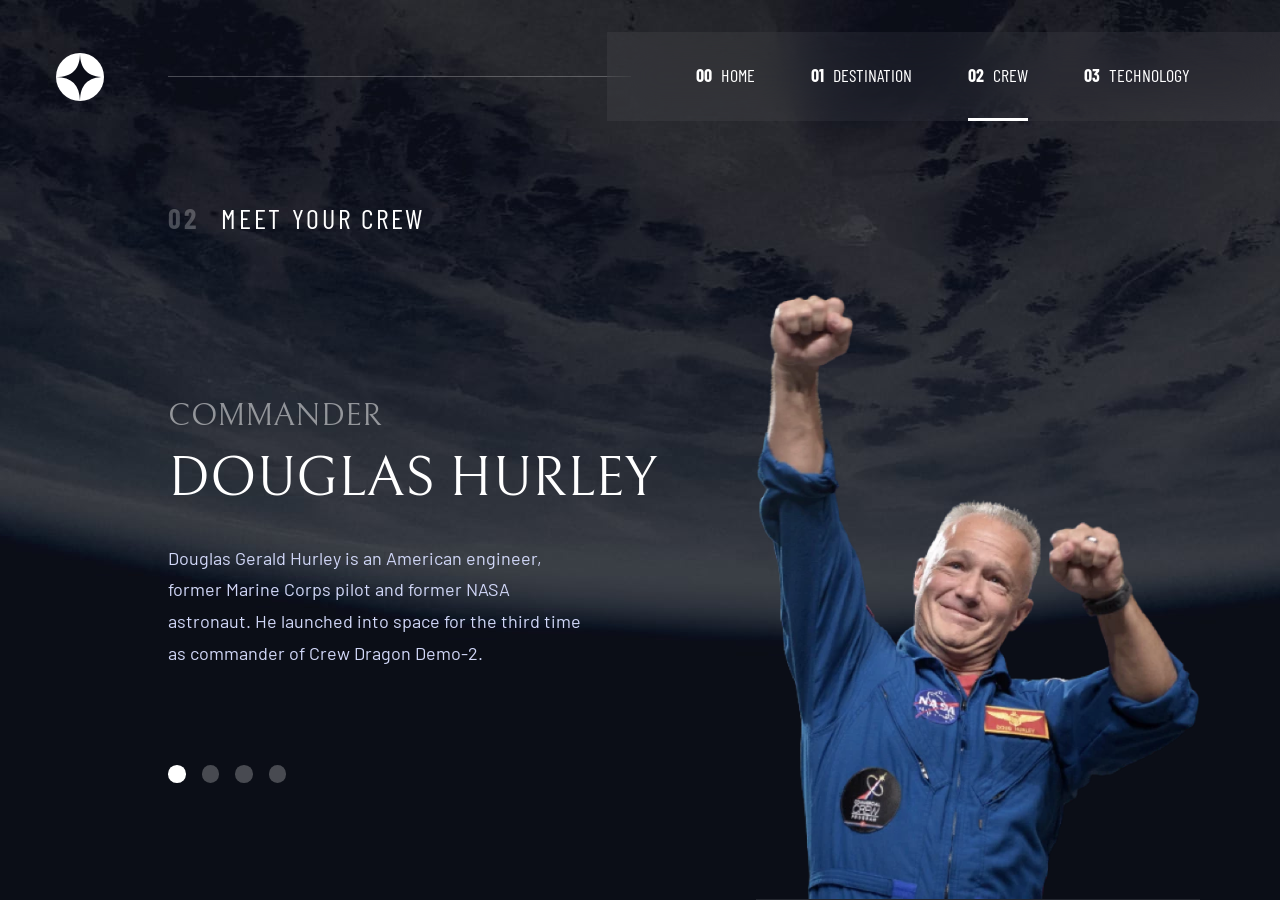
==== commit 43f709c5: "Updated logo links for all pages" ====
--- a/crew.html
+++ b/crew.html
@@ -32,7 +32,7 @@
   <a class="skip-to-content" href="#main">Skip to content</a>
   <header class="primary-header flex">
     <div>
-      <img src="./assets/shared/logo.svg" alt="space tourism logo" class="logo">
+      <a href="index.html"><img src="./assets/shared/logo.svg" alt="space tourism logo" class="logo"></a>
     </div>
     <button class="mobile-nav-toggle" aria-controls="primary-navigation"><span class="sr-only" aria-expanded="false">Menu</span></button>
     <nav> 
--- a/style1-General.css
+++ b/style1-General.css
@@ -1,6 +1,3 @@
-/* ------------------- */
-/* Custom properties   */
-/* ------------------- */
 
 :root {
     /* colors */
@@ -8,9 +5,7 @@
     --clr-light: 231 77% 90%;
     --clr-white: 0 0% 100%;
 
-    
     /* font-sizes */
-    /* --fs-900: clamp(5rem, 8vw + 1rem, 9.375rem); */
     --fs-frontPageName: 5rem;
     --fs-destinationNav: 0.875rem;
     --fs-planetName: 3.5rem;
@@ -26,24 +21,21 @@
     --ff-serif: "Bellefair", serif;
     --ff-sans-cond: "Barlow Condensed", sans-serif;
     --ff-sans-normal: "Barlow", sans-serif;
+
+    /* letter spacing */
+    --letter-spacing-1: 2.36px; 
+    --letter-spacing-2: 2.7px; 
+    --letter-spacing-3: 3.36px; 
+    --letter-spacing-4: 4.72px; 
 }
 
 
-
-/* ------------------- */
-/* Reset               */
-/* ------------------- */
-
-/* https://piccalil.li/blog/a-modern-css-reset/ */
-
-/* Box sizing */
 *,
 *::before,
 *::after {
     box-sizing: border-box;
 }
 
-/* Reset margins */
 body,
 h1,
 h2,
@@ -66,7 +58,6 @@
     font-weight: 400;
 }
 
-/* set up the body */
 body {
     background-size: cover;
     background-position: bottom center;
@@ -80,14 +71,11 @@
     overflow-x: hidden;
 }
 
-
-/* make images easier to work with */
 img {
     max-width: 100%;
     display: block;
 }
 
-/* make form elements easier to work with */
 input,
 button,
 textarea,
@@ -95,7 +83,7 @@
     font: inherit;
 }
 
-/* remove animations for people who've turned them off */
+
 @media (prefers-reduced-motion: reduce) {  
   *,
   *::before,
--- a/style2-UtilityClasses.css
+++ b/style2-UtilityClasses.css
@@ -1,5 +1,4 @@
 
-/* general */
 
 .flex {
     display: flex;
@@ -23,12 +22,6 @@
     --flow-space: .75rem;
 }
 
-/* .container {
-    padding-inline: 2em;
-    margin-inline: auto;
-    max-width: 80rem;
-} */
-
 .sr-only {
   position: absolute; 
   width: 1px;
@@ -37,7 +30,7 @@
   margin: -1px; 
   overflow: hidden;
   clip: rect(0, 0, 0, 0);
-  white-space: nowrap; /* added line */
+  white-space: nowrap;
   border: 0;
 }
 
@@ -57,7 +50,6 @@
 }
 
 /* colors */
-
 .bg-dark { background-color: hsl( var(--clr-dark) );}
 .bg-accent { background-color: hsl( var(--clr-light) );}
 .bg-white { background-color: hsl( var(--clr-white) );}
@@ -66,20 +58,11 @@
 .text-light { color: hsl( var(--clr-light) );}
 .text-white { color: hsl( var(--clr-white) );}
 
+
 /* typography */
-
 .ff-serif { font-family: var(--ff-serif); } 
 .ff-sans-cond { font-family: var(--ff-sans-cond); } 
 .ff-sans-normal { font-family: var(--ff-sans-normal); } 
-
-/* .letter-spacing-1 { letter-spacing: 4.75px; } 
-.letter-spacing-2 { letter-spacing: 2.7px; } 
-.letter-spacing-3 { letter-spacing: 2.35px; }  */
-
-.letter-spacing-1 { letter-spacing: 2.36px; } 
-.letter-spacing-2 { letter-spacing: 2.7px; } 
-.letter-spacing-3 { letter-spacing: 3.36px; } 
-.letter-spacing-3 { letter-spacing: 4.72px; } 
 
 .uppercase { text-transform: uppercase; }
 
@@ -94,7 +77,7 @@
 .fs-name{ font-size: var(--fs-name); }
 .fs-paragraph{ font-size: var(--fs-paragraph); }
 
-
+/* line height */
 .fs-frontPageName,
 .fs-destinationNav,
 .fs-planetName,
@@ -112,6 +95,18 @@
     line-height: 1.6;
 }
 
+/* letter spacing */
+.fs-destinationNav,
+.fs-avgDistance,
+.fs-terminology {
+    letter-spacing: var(--letter-spacing-1);
+}
+
+.fs-pageTitle {
+    letter-spacing: var(--letter-spacing-2);
+}
+
+/* numbered title */
 .numbered-title {
     font-family: var(--ff-sans-cond);
     font-size: var(--fs-pageTitle);
@@ -125,4 +120,16 @@
     color: hsl( var(--clr-white) / .25);
 }
 
+.fs-frontPageName,
+.fs-planetName,
+.fs-name,
+.fs-km {
+    color: hsl( var(--clr-white))
+}
 
+article > p {
+    width: 95%;
+    margin-inline: auto;
+}
+
+
--- a/style3-PrimaryNavigation.css
+++ b/style3-PrimaryNavigation.css
@@ -1,9 +1,9 @@
-
-
-/* primary-header */
 
 .logo {
     margin: 1.5rem clamp(1.5rem, 5vw, 3.5rem);
+    cursor: pointer;
+    border: 0;
+    background: transparent;
 }
 
 .primary-header {
--- a/style4-Home.css
+++ b/style4-Home.css
@@ -4,7 +4,6 @@
 }
 
 .large-button {
-    /* font-size: 2rem; */
     font-size: 1.1rem;
     position: relative;
     z-index: 1;
@@ -35,10 +34,6 @@
 }
 
 
-/* ----------------------------- */
-/* Layout                        */
-/* ----------------------------- */
-
 .grid-container {
     text-align: center;
     display: grid;
@@ -47,22 +42,16 @@
     padding-bottom: 4rem;
 }
 
-.grid-container--home .name {
+.fs-frontPageName {
     margin-top: 2rem;
     margin-bottom: 2rem;
-    font-size: 5rem;
 }
 
 .grid-container--home p {
     margin-bottom: 5rem;
-    /* width: 95%;
-    margin-inline: auto; */
-}
-
-article > p {
-    width: 95%;
-    margin-inline: auto;
 }
 
 
 
+
+
--- a/style5-Destination.css
+++ b/style5-Destination.css
@@ -1,22 +1,13 @@
 
-
-/* destination */
 .destination {
     background-image: url(./assets/destination/background-destination-mobile.jpg);
 }
-
-
-/* ----------------------------- */
-/* Layout                        */
-/* ----------------------------- */
-
 
 .tab-list {
     --gap: 1rem;
     display: flex;
     justify-content: center;
 }
-
 
 .grid-container--destination {
     --flow-space: 2rem;
@@ -50,26 +41,15 @@
     color: hsl( var(--clr-white));
 }
 
-/* .destination-info p {
-    width: 95%;
-    margin-inline: auto;
-} */
-
 .destination-meta {
     flex-direction: column;
     border-top: 1px solid hsl( var(--clr-white) / .1);
     padding-top: 2.5rem;
     margin-top: 2.5rem;
-    border-top: 1px solid hsl( var(--clr-white) / .25);
-    
+    border-top: 1px solid hsl( var(--clr-white) / .25); 
 }
 
-
-
-.destination-meta p {
-    font-size: 1.75rem;
-    color: hsl( var(--clr-white));
+.fs-km {
     margin-top: 1rem;
-    
 }
 
--- a/style6-Crew.css
+++ b/style6-Crew.css
@@ -1,5 +1,3 @@
-
-/* crew layout */
 
 .dot-indicators > * {
     cursor: pointer;
@@ -45,11 +43,3 @@
     color: hsl( var(--clr-white) / .5);
 }
 
-/* .crew-details p {
-    width: 95%;
-    margin-inline: auto;
-} */
-
-.crew-details p.name {
-    color: hsl( var(--clr-white));
-}
--- a/style7-Technology.css
+++ b/style7-Technology.css
@@ -1,5 +1,5 @@
 
-/* technology */
+
 .technology {
     background-image: url(./assets/technology/background-technology-mobile.jpg);
 }
@@ -30,17 +30,6 @@
     padding-inline: 1rem;
 }
 
-.technology-details p.name {
-    letter-spacing: 1.5px;
-    color:hsl( var(--clr-white))
-}
-
-/* .technology-details p {
-    width: 95%;
-    margin-inline: auto;
-    hyphens: none;
-} */
-
 .number-indicators > * {
     cursor: pointer;
     font-size: 1.3rem;
--- a/style8-MediaQueries.css
+++ b/style8-MediaQueries.css
@@ -81,6 +81,15 @@
         line-height: 1.75;
     }
 
+    .fs-destinationNav,
+    .fs-terminology {
+        letter-spacing: var(--letter-spacing-2);
+    }
+
+    .fs-pageTitle {
+        letter-spacing: var(--letter-spacing-3);
+    }
+
     .grid-container {
         padding-inline: 0;
     }
@@ -105,10 +114,6 @@
         margin-top: 4rem;
     }
 
-    /* .grid-container--home .name {
-        margin-top: 1rem;
-    } */
-
     .grid-container--home p {
         width: 80%;
         margin-inline: auto;
@@ -149,7 +154,7 @@
         width: 60%;
     }
 
-    .destination-meta > p{
+    .destination-meta > p {
         width: 100%;
     }
 
@@ -177,7 +182,7 @@
         margin-top: 2rem;
     }
 
-    .crew-details p {
+    .crew-details > p {
         margin-inline: auto;
         width: 60%;
     }
@@ -205,13 +210,9 @@
 
 }
 
+
 /************************************ 700px ***********************************/
 @media (min-width: 700px) {
-    /**** set @560 ***/
-    /* .grid-container--home .name {
-        font-size: 9.375rem;
-    } */
-
     .fs-paragraph {
         line-height: 1.75;
     }
@@ -219,13 +220,8 @@
     .grid-container--home p {
         width: 58%;
     }
-
-    /* .technology-details {
-        padding-inline: 0;
-        margin-inline: 0;
-    } */
-
-}
+}
+
 
 /************************************ 750px ***********************************/
 @media (min-width: 750px) {
@@ -243,7 +239,7 @@
     }
 }
 
-/*******************************************************************************/
+
 /************************************ 950px ************************************/
 @media (min-width: 950px) {
     :root {
@@ -263,6 +259,9 @@
         line-height: 1.77;
     }
 
+    .fs-pageTitle {
+        letter-spacing: var(--letter-spacing-4);
+    }
 
     .primary-navigation {
         margin-block: 2rem;
@@ -348,13 +347,13 @@
         min-width: 100%;
         align-self: center;
         justify-self: center;
-        /* margin-bottom: 3rem; */
         margin: 0;
     }
 
     .grid-container--destination > .tab-list {
         margin-left: 0;
     }
+
     .destination-info {
         margin-left: 7rem;
         margin-bottom: 3rem
@@ -416,10 +415,8 @@
         align-self: start;
     }
 
-
     .grid-container--technology {
         grid-template-columns:  4rem 1fr 1fr 0.3fr;
-        /* 6rem minmax(0, 33rem) minmax(0, 25rem); */
         align-items: start;
         grid-template-areas: 
             'title title title'
@@ -454,7 +451,6 @@
         margin-bottom: 2rem;
         margin-inline: 0;
         justify-self: end;
-        /* max-width: 100%; */
     }
 
     .grid-container--technology img {
@@ -465,7 +461,6 @@
 /********************************************** 1250px *******************************/
 @media (min-width: 1250px) {
     :root {
-        /* font-sizes */
         --fs-800: 6.25rem;
         --fs-700: 3.5rem;
         --fs-600: 2rem;
@@ -542,7 +537,6 @@
         margin-right: 1.5rem;
     }
 
-
     #pilot-image,
     #crew-image,
     #mission-image,
@@ -571,6 +565,7 @@
 
 }
 
+
 /********************************************** 1300px *******************************/
 @media (min-width: 1300px) {
     .grid-container--home {
@@ -581,6 +576,7 @@
         grid-template-columns: 8rem 1.6fr 1fr 0.3fr;
     }
 }
+
 
 /********************************************** 1350px *******************************/
 @media (min-width: 1350px) {
@@ -620,7 +616,6 @@
     .technology-details > p {
         width: 85%;
     }
-
 }
 
 
@@ -636,5 +631,4 @@
       max-width: 1440px;
       margin: 0 auto;
     }
-
 } 
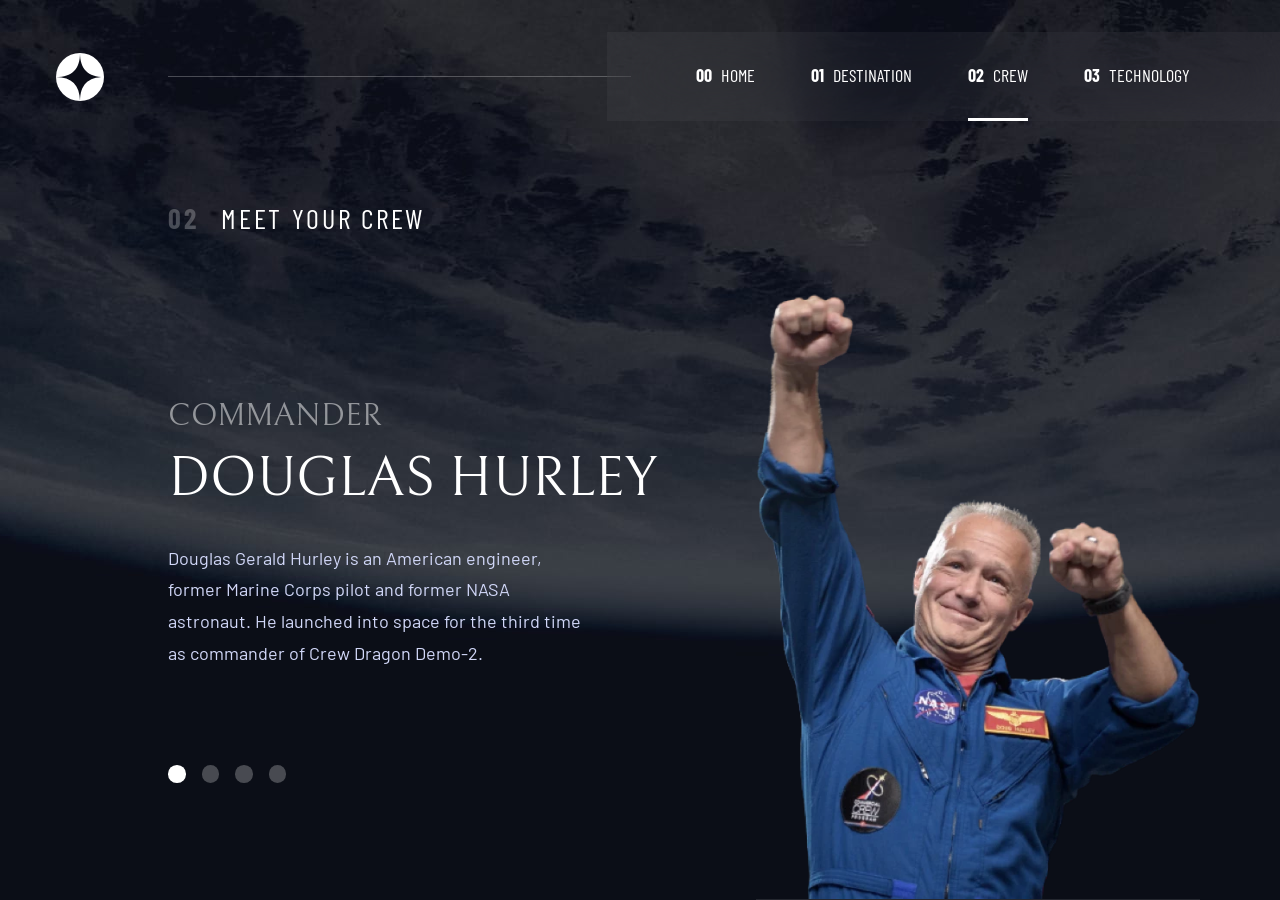
==== commit 2b25ae3c: "Clean code" ====
--- a/crew.html
+++ b/crew.html
@@ -5,14 +5,12 @@
   <meta name="viewport" content="width=device-width, initial-scale=1.0">
 
   <link rel="icon" type="image/png" sizes="32x32" href="./assets/favicon-32x32.png">
-  <!-- Google fonts -->
+ 
   <link rel="preconnect" href="https://fonts.googleapis.com">
   <link rel="preconnect" href="https://fonts.gstatic.com" crossorigin>
   <link href="https://fonts.googleapis.com/css2?family=Barlow+Condensed:wght@400;700&family=Bellefair&family=Barlow:wght@400;700&display=swap"
       rel="stylesheet">
       
-  <!-- Our custom CSS -->
-    <!-- <link rel="stylesheet" href="index.css"> -->
     <link rel="stylesheet" href="style1-General.css">
     <link rel="stylesheet" href="style2-UtilityClasses.css">
     <link rel="stylesheet" href="style3-PrimaryNavigation.css">
@@ -36,7 +34,7 @@
     </div>
     <button class="mobile-nav-toggle" aria-controls="primary-navigation"><span class="sr-only" aria-expanded="false">Menu</span></button>
     <nav> 
-        <ul id="primary-navigation" data-visible="false" class="primary-navigation underline-indicators flex">
+        <ul id="primary-navigation" data-visible="false" class="primary-navigation menu-links flex">
             <li><a class="ff-sans-cond uppercase text-white letter-spacing-2" href="index.html"><span aria-hidden="true">00</span>Home</a>
             <li><a class="ff-sans-cond uppercase text-white letter-spacing-2" href="destination.html"><span aria-hidden="true">01</span>Destination</a>
             <li class="active"><a class="ff-sans-cond uppercase text-white letter-spacing-2" href="crew.html"><span aria-hidden="true">02</span>Crew</a>
@@ -48,14 +46,14 @@
   <main id="main" class="grid-container grid-container--crew flow">
     <h1 class="numbered-title"><span aria-hidden="true">02</span> Meet your crew</h1>
     
-    <div class="dot-indicators flex" role="tablist" aria-label="crew member list">
+    <div class="dot-links flex" role="tablist" aria-label="crew member list">
       <button aria-selected="true" aria-controls="commander-tab" role="tab" data-image="commander-image" tabindex="0"><span class="sr-only">The commander</span></button>
       <button aria-selected="false" aria-controls="mission-tab" role="tab" data-image="mission-image" tabindex="-1"><span class="sr-only">The mission specialist</span></button>
       <button aria-selected="false" aria-controls="pilot-tab" role="tab" data-image="pilot-image" tabindex="-1"><span class="sr-only">The pilot</span></button>
       <button aria-selected="false" aria-controls="crew-tab" role="tab" data-image="crew-image" tabindex="-1"><span class="sr-only">The crew engineer</span></button>
     </div>
     
-    <!-- commander -->
+    <!-- COMMANDER -->
     <article class="crew-details flow" id="commander-tab" role="tabpanel" tabindex="0">
       <header class="flow flow--space-small">
         <h2 class="fs-crewJob ff-serif uppercase">Commander</h2>
@@ -66,7 +64,7 @@
       commander of Crew Dragon Demo-2.</p>
     </article> 
     
-    <!-- mission specialist -->
+    <!-- MISSION SPECIALIST -->
     <article hidden class="crew-details flow" id="mission-tab" role="tabpanel" tabindex="0">
       <header class="flow flow--space-small">
         <h2 class="fs-crewJob ff-serif uppercase">Mission Specialist</h2>
@@ -77,7 +75,7 @@
         African to travel to space as a space tourist.</p>
     </article> 
     
-    <!-- pilot -->
+    <!-- PILOT -->
     <article hidden class="crew-details flow" id="pilot-tab" role="tabpanel" tabindex="0">
       <header class="flow flow--space-small">
         <h2 class="fs-crewJob ff-serif uppercase">Pilot</h2>
@@ -89,7 +87,7 @@
         station systems flight engineer.</p>
     </article> 
     
-    <!-- engineer -->
+    <!-- ENGINEER -->
     <article hidden class="crew-details flow" id="crew-tab" role="tabpanel" tabindex="0">
       <header class="flow flow--space-small">
         <h2 class="fs-crewJob ff-serif uppercase">Flight Engineer</h2>
--- a/style1-General.css
+++ b/style1-General.css
@@ -1,3 +1,4 @@
+/* TO DO:  read.me,  give credit to scrimba */
 
 :root {
     /* colors */
@@ -29,7 +30,6 @@
     --letter-spacing-4: 4.72px; 
 }
 
-
 *,
 *::before,
 *::after {
@@ -51,9 +51,6 @@
 h1,
 h2,
 h3,
-h4,
-h5,
-h6,
 p {
     font-weight: 400;
 }
--- a/style2-UtilityClasses.css
+++ b/style2-UtilityClasses.css
@@ -128,7 +128,7 @@
 }
 
 article > p {
-    width: 95%;
+    width: 90%;
     margin-inline: auto;
 }
 
--- a/style3-PrimaryNavigation.css
+++ b/style3-PrimaryNavigation.css
@@ -4,6 +4,11 @@
     cursor: pointer;
     border: 0;
     background: transparent;
+}
+
+.logo:hover,
+.logo:focus {
+    transform: scale(1.3);
 }
 
 .primary-header {
@@ -17,8 +22,14 @@
     list-style: none;
     padding: 0;
     margin: 0;
-    background: hsl( var(--clr-white) / 0.05);
-    backdrop-filter: blur(1.5rem);
+    background: hsl( var(--clr-dark) / 0.95);
+}
+
+@supports (backdrop-filter: blur(2.5rem)) {
+    .primary-navigation {
+        background: hsl( var(--clr-white) / 0.04);
+        backdrop-filter: blur(2.5rem);
+    }
 }
 
 .primary-navigation a {
@@ -34,7 +45,7 @@
     display: none;
 }
 
-.underline-indicators > * {
+.menu-links > * {
     cursor: pointer;
     padding: var(--underline-gap, .5rem) 0;
     border: 0;
@@ -42,13 +53,13 @@
     background-color: transparent;
 }
 
-.underline-indicators > *:hover,
-.underline-indicators > *:focus {
+.menu-links > *:hover,
+.menu-links > *:focus {
     border-color: hsl( var(--clr-white) / .5);
 }
 
-.underline-indicators > .active,
-.underline-indicators > [aria-selected="true"] {
+.menu-links > .active,
+.menu-links > [aria-selected="true"] {
     color: hsl( var(--clr-white) / 1);
     border-color: hsl( var(--clr-white) / 1); 
 }
--- a/style4-Home.css
+++ b/style4-Home.css
@@ -3,8 +3,8 @@
     background-image: url(./assets/home/background-home-mobile.jpg);
 }
 
-.large-button {
-    font-size: 1.1rem;
+.round-anchor {
+    font-size: 1.3rem;
     position: relative;
     z-index: 1;
     display: inline-grid;
@@ -15,7 +15,7 @@
     text-decoration: none;
 }
 
-.large-button::after {
+.round-anchor::after {
     content: '';
     position: absolute;
     z-index: -1;
@@ -27,19 +27,18 @@
     transition: opacity 500ms linear, transform 750ms ease-in-out;
 }
  
-.large-button:hover::after,
-.large-button:focus::after {
+.round-anchor:hover::after,
+.round-anchor:focus::after {
     opacity: 1;
     transform: scale(1.5);
 }
-
 
 .grid-container {
     text-align: center;
     display: grid;
     place-items: center;
     padding-inline: 1rem;
-    padding-bottom: 4rem;
+    padding-bottom: 7%;
 }
 
 .fs-frontPageName {
@@ -49,6 +48,12 @@
 
 .grid-container--home p {
     margin-bottom: 5rem;
+    width: 93%;
+    margin-inline: auto;
+}
+
+.grid-container--home h1 {
+    margin-top: 2rem;
 }
 
 
--- a/style6-Crew.css
+++ b/style6-Crew.css
@@ -1,5 +1,5 @@
 
-.dot-indicators > * {
+.dot-links > * {
     cursor: pointer;
     border: 0;
     border-radius: 50%;
@@ -7,12 +7,12 @@
     background-color: hsl( var(--clr-white) / .25);
 }
  
-.dot-indicators > *:hover,
-.dot-indicators > *:focus { 
+.dot-links > *:hover,
+.dot-links > *:focus { 
     background-color: hsl( var(--clr-white) / .5);
 }
 
-.dot-indicators > [aria-selected="true"] {
+.dot-links > [aria-selected="true"] {
     background-color: hsl( var(--clr-white) / 1); 
 }
 
@@ -31,7 +31,7 @@
     border-bottom: 1px solid hsl( var(--clr-white) / .1);
 }
 
-.grid-container--crew > .dot-indicators {
+.grid-container--crew > .dot-links {
     grid-area: tabs;
 }
 
--- a/style7-Technology.css
+++ b/style7-Technology.css
@@ -21,7 +21,7 @@
     margin-inline: -0.5rem;
 }
 
-.grid-container--technology > .number-indicators {
+.grid-container--technology > .number-links {
     grid-area: tabs;
 }
 
@@ -30,7 +30,7 @@
     padding-inline: 1rem;
 }
 
-.number-indicators > * {
+.number-links > * {
     cursor: pointer;
     font-size: 1.3rem;
     width: 2.5rem;
@@ -46,12 +46,12 @@
     margin-bottom: 1rem;
 }
 
-.number-indicators > *:hover,
-.number-indicators > *:focus { 
+.number-links > *:hover,
+.number-links > *:focus { 
     background-color: hsl( var(--clr-white) / .5);
 }
 
-.number-indicators > [aria-selected="true"] {
+.number-links > [aria-selected="true"] {
     color: hsl( var(--clr-dark) );
     background-color: hsl( var(--clr-white) / 1); 
     
--- a/style8-MediaQueries.css
+++ b/style8-MediaQueries.css
@@ -1,4 +1,3 @@
-
 @media (max-width: 560px) {
     .primary-navigation {
         --underline-gap: .5rem;
@@ -17,7 +16,7 @@
         transform: translateX(0);
     }
     
-    .primary-navigation.underline-indicators > .active {
+    .primary-navigation.menu-links > .active {
        border: 0;
     }
     
@@ -25,7 +24,8 @@
         display: block;
         position: absolute;
         z-index: 2000;
-        right: 1rem;
+        /* same as logo left margin */
+        right: clamp(1.5rem, 5vw, 3.5rem);
         top: 2rem;
         background: transparent;
         background-image: url(./assets/shared/icon-hamburger.svg);
@@ -44,13 +44,19 @@
         outline: 5px solid white;
         outline-offset: 5px;
     }
-    
 }
 
 
 @media (min-width: 560px) and (max-width: 850px) {
     .primary-navigation a > span {
         display: none;
+    }
+}
+
+/************************************ 450px ***********************************/
+@media (min-width: 450px) {
+    .grid-container--home p {
+        width: 80%;
     }
 }
 
@@ -59,6 +65,15 @@
     article > p {
         width: 70%;
     }
+
+    .round-anchor {
+        font-size: 1.7rem;
+    }
+
+    .grid-container--home p {
+        width: 70%;
+    }
+
 }
 
 
@@ -115,12 +130,13 @@
     }
 
     .grid-container--home p {
-        width: 80%;
+        width: 70%;
         margin-inline: auto;
     }
 
-    .large-button {
+    .round-anchor {
         font-size: 2rem;
+        margin-top: 0;
     }
 
     .destination {
@@ -141,7 +157,7 @@
     }
 
     .destination-info > p {
-        width: 75%;
+        width: 65%;
     }
 
     .destination-meta {
@@ -187,17 +203,17 @@
         width: 60%;
     }
 
-    .dot-indicators {
+    .dot-links {
         margin-top: 3rem;
     }
 
     /************************* TECHNOLOGY **************************/
 
-    .grid-container--technology > .number-indicators {
+    .grid-container--technology > .number-links {
         display: flex;
     }
 
-    .number-indicators > * {
+    .number-links > * {
         font-size: 1.4rem;
         width: 3.75rem;
         height: 3.75rem;
@@ -217,8 +233,12 @@
         line-height: 1.75;
     }
 
-    .grid-container--home p {
+    .grid-container--home > p {
         width: 58%;
+    }
+
+    .technology-details > p {
+        width: 60%;
     }
 }
 
@@ -317,7 +337,7 @@
         width: 100%;
     }
 
-    .large-button {
+    .round-anchor {
         justify-self:center;
         align-self: center;
         font-size: 2.1rem;
@@ -409,7 +429,7 @@
         max-width: 100%;
     }
 
-    .dot-indicators {
+    .dot-links {
         margin-top: 5%;
         margin-bottom: 5%;
         align-self: start;
@@ -426,16 +446,16 @@
         margin-left: clamp(1.5rem, 5vw, 3.5rem)
     }
 
-    .grid-container--technology > .number-indicators {
+    .grid-container--technology > .number-links {
         display: flex;
         flex-direction: column;
         justify-self: left;
-        margin-top: 10rem;
+        margin-top: 6rem;
         margin-bottom: 1rem;
     }
 
     .grid-container--technology > .technology-details {
-        margin-top: 10rem;
+        margin-top: 6rem;
         padding-inline: 0;
     }    
 
@@ -457,6 +477,15 @@
         width: 100%;
     }
 }
+
+/********************************************** 1100px *******************************/
+@media (min-width: 1100px) {
+    .grid-container--technology > .number-links,
+    .grid-container--technology > .technology-details {
+        margin-top: 10rem;
+    }
+}
+
 
 /********************************************** 1250px *******************************/
 @media (min-width: 1250px) {
@@ -552,7 +581,7 @@
         margin-left: clamp(8.5rem, 7vw + 7rem, 10.5rem);
     }
 
-    .number-indicators > * {
+    .number-links > * {
         font-size: 2rem;
         width: 5rem;
         height: 5rem;
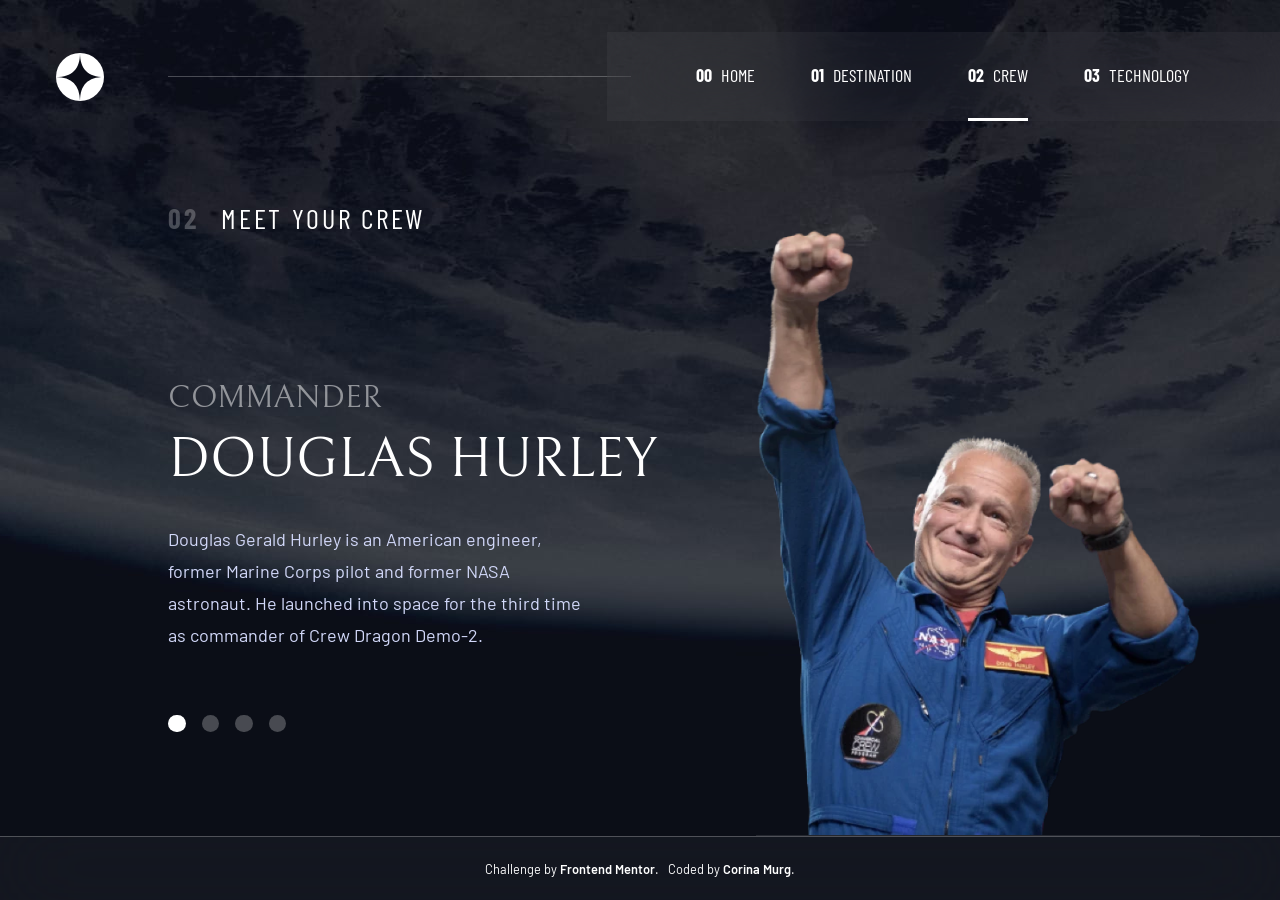
==== commit 8fae1567: "Finish footer" ====
--- a/crew.html
+++ b/crew.html
@@ -18,7 +18,7 @@
     <link rel="stylesheet" href="style5-Destination.css">
     <link rel="stylesheet" href="style6-Crew.css">
     <link rel="stylesheet" href="style7-Technology.css">
-    <link rel="stylesheet" href="style8-MediaQueries.css">
+    <link rel="stylesheet" href="style8-Footer.css">
 
   <title>Frontend Mentor | Space tourism website</title>
   <script src="navigation.js" defer></script>
@@ -26,95 +26,103 @@
 
 </head>
 
-<body class="crew">
-  <a class="skip-to-content" href="#main">Skip to content</a>
-  <header class="primary-header flex">
-    <div>
-      <a href="index.html"><img src="./assets/shared/logo.svg" alt="space tourism logo" class="logo"></a>
-    </div>
-    <button class="mobile-nav-toggle" aria-controls="primary-navigation"><span class="sr-only" aria-expanded="false">Menu</span></button>
-    <nav> 
-        <ul id="primary-navigation" data-visible="false" class="primary-navigation menu-links flex">
-            <li><a class="ff-sans-cond uppercase text-white letter-spacing-2" href="index.html"><span aria-hidden="true">00</span>Home</a>
-            <li><a class="ff-sans-cond uppercase text-white letter-spacing-2" href="destination.html"><span aria-hidden="true">01</span>Destination</a>
-            <li class="active"><a class="ff-sans-cond uppercase text-white letter-spacing-2" href="crew.html"><span aria-hidden="true">02</span>Crew</a>
-            <li><a class="ff-sans-cond uppercase text-white letter-spacing-2" href="technology.html"><span aria-hidden="true">03</span>Technology</a>
-        </ul>
-    </nav>
-  </header>
-  
-  <main id="main" class="grid-container grid-container--crew flow">
-    <h1 class="numbered-title"><span aria-hidden="true">02</span> Meet your crew</h1>
+  <body class="crew">
+    <a class="skip-to-content" href="#main">Skip to content</a>
+    <header class="primary-header flex">
+      <div>
+        <a href="index.html"><img src="./assets/shared/logo.svg" alt="space tourism logo" class="logo"></a>
+      </div>
+      <button class="mobile-nav-toggle" aria-controls="primary-navigation"><span class="sr-only" aria-expanded="false">Menu</span></button>
+      <nav> 
+          <ul id="primary-navigation" data-visible="false" class="primary-navigation menu-links flex">
+              <li><a class="ff-sans-cond uppercase text-white letter-spacing-2" href="index.html"><span aria-hidden="true">00</span>Home</a>
+              <li><a class="ff-sans-cond uppercase text-white letter-spacing-2" href="destination.html"><span aria-hidden="true">01</span>Destination</a>
+              <li class="active"><a class="ff-sans-cond uppercase text-white letter-spacing-2" href="crew.html"><span aria-hidden="true">02</span>Crew</a>
+              <li><a class="ff-sans-cond uppercase text-white letter-spacing-2" href="technology.html"><span aria-hidden="true">03</span>Technology</a>
+          </ul>
+      </nav>
+    </header>
     
-    <div class="dot-links flex" role="tablist" aria-label="crew member list">
-      <button aria-selected="true" aria-controls="commander-tab" role="tab" data-image="commander-image" tabindex="0"><span class="sr-only">The commander</span></button>
-      <button aria-selected="false" aria-controls="mission-tab" role="tab" data-image="mission-image" tabindex="-1"><span class="sr-only">The mission specialist</span></button>
-      <button aria-selected="false" aria-controls="pilot-tab" role="tab" data-image="pilot-image" tabindex="-1"><span class="sr-only">The pilot</span></button>
-      <button aria-selected="false" aria-controls="crew-tab" role="tab" data-image="crew-image" tabindex="-1"><span class="sr-only">The crew engineer</span></button>
-    </div>
+    <main id="main" class="grid-container grid-container--crew flow">
+      <h1 class="numbered-title"><span aria-hidden="true">02</span> Meet your crew</h1>
+      
+      <div class="dot-links flex" role="tablist" aria-label="crew member list">
+        <button aria-selected="true" aria-controls="commander-tab" role="tab" data-image="commander-image" tabindex="0"><span class="sr-only">The commander</span></button>
+        <button aria-selected="false" aria-controls="mission-tab" role="tab" data-image="mission-image" tabindex="-1"><span class="sr-only">The mission specialist</span></button>
+        <button aria-selected="false" aria-controls="pilot-tab" role="tab" data-image="pilot-image" tabindex="-1"><span class="sr-only">The pilot</span></button>
+        <button aria-selected="false" aria-controls="crew-tab" role="tab" data-image="crew-image" tabindex="-1"><span class="sr-only">The crew engineer</span></button>
+      </div>
+      
+      <!-- COMMANDER -->
+      <article class="crew-details flow" id="commander-tab" role="tabpanel" tabindex="0">
+        <header class="flow flow--space-small">
+          <h2 class="fs-crewJob ff-serif uppercase">Commander</h2>
+          <p class="fs-name uppercase ff-serif">Douglas Hurley</p>
+        </header>
+        <p class="fs-paragraph">Douglas Gerald Hurley is an American engineer, former Marine Corps pilot 
+        and former NASA astronaut. He launched into space for the third time as 
+        commander of Crew Dragon Demo-2.</p>
+      </article> 
+      
+      <!-- MISSION SPECIALIST -->
+      <article hidden class="crew-details flow" id="mission-tab" role="tabpanel" tabindex="0">
+        <header class="flow flow--space-small">
+          <h2 class="fs-crewJob ff-serif uppercase">Mission Specialist</h2>
+          <p class="fs-name uppercase ff-serif">Mark SHuttleworth</p>
+        </header>
+        <p class="fs-paragraph">Mark Richard Shuttleworth is the founder and CEO of Canonical, the company behind
+          the Linux-based Ubuntu operating system. Shuttleworth became the first South
+          African to travel to space as a space tourist.</p>
+      </article> 
+      
+      <!-- PILOT -->
+      <article hidden class="crew-details flow" id="pilot-tab" role="tabpanel" tabindex="0">
+        <header class="flow flow--space-small">
+          <h2 class="fs-crewJob ff-serif uppercase">Pilot</h2>
+          <p class="fs-name uppercase ff-serif">Victor Glover</p>
+        </header>
+        <p class="fs-paragraph">Pilot on the first operational flight of the SpaceX Crew Dragon to the
+          International Space Station. Glover is a commander in the U.S. Navy where
+          he pilots an F/A-18.He was a crew member of Expedition 64, and served as a
+          station systems flight engineer.</p>
+      </article> 
+      
+      <!-- ENGINEER -->
+      <article hidden class="crew-details flow" id="crew-tab" role="tabpanel" tabindex="0">
+        <header class="flow flow--space-small">
+          <h2 class="fs-crewJob ff-serif uppercase">Flight Engineer</h2>
+          <p class="fs-name uppercase ff-serif">Anousheh Ansari</p>
+        </header>
+        <p class="fs-paragraph">Anousheh Ansari is an Iranian American engineer and co-founder of Prodea Systems.
+          Ansari was the fourth self-funded space tourist, the first self-funded woman to
+          fly to the ISS, and the first Iranian in space.</p>
+      </article> 
+      
+      
+      <picture id="commander-image">
+        <source srcset="assets/crew/image-douglas-hurley.webp" type="image/webp">
+        <img src="assets/crew/image-douglas-hurley.png" alt="Douglas Hurley">
+      </picture>
+      <picture hidden id="mission-image">
+        <source srcset="assets/crew/image-mark-shuttleworth.webp" type="image/webp">
+        <img src="assets/crew/image-mark-shuttleworth.png" alt="Mark SHuttleworth">
+      </picture>
+      <picture hidden id="pilot-image">
+        <source srcset="assets/crew/image-victor-glover.webp" type="image/webp">
+        <img src="assets/crew/image-victor-glover.png" alt="Victor Glover">
+      </picture>
+      <picture hidden id="crew-image">
+        <source srcset="assets/crew/image-anousheh-ansari.webp" type="image/webp">
+        <img src="assets/crew/image-anousheh-ansari.png" alt="Anousheh Ansari">
+      </picture>
+    </main>
+
+    <footer>
+      <div class="attribution">
+        <p>Challenge by <a href="https://www.frontendmentor.io" target="_blank">Frontend Mentor</a>.</p>
+        <p>Coded by <a href="https://www.frontendmentor.io/profile/Cor-Ina">Corina Murg</a>.</p>
+      </div>
+    </footer>
     
-    <!-- COMMANDER -->
-    <article class="crew-details flow" id="commander-tab" role="tabpanel" tabindex="0">
-      <header class="flow flow--space-small">
-        <h2 class="fs-crewJob ff-serif uppercase">Commander</h2>
-        <p class="fs-name uppercase ff-serif">Douglas Hurley</p>
-      </header>
-      <p class="fs-paragraph">Douglas Gerald Hurley is an American engineer, former Marine Corps pilot 
-      and former NASA astronaut. He launched into space for the third time as 
-      commander of Crew Dragon Demo-2.</p>
-    </article> 
-    
-    <!-- MISSION SPECIALIST -->
-    <article hidden class="crew-details flow" id="mission-tab" role="tabpanel" tabindex="0">
-      <header class="flow flow--space-small">
-        <h2 class="fs-crewJob ff-serif uppercase">Mission Specialist</h2>
-        <p class="fs-name uppercase ff-serif">Mark SHuttleworth</p>
-      </header>
-      <p class="fs-paragraph">Mark Richard Shuttleworth is the founder and CEO of Canonical, the company behind
-        the Linux-based Ubuntu operating system. Shuttleworth became the first South
-        African to travel to space as a space tourist.</p>
-    </article> 
-    
-    <!-- PILOT -->
-    <article hidden class="crew-details flow" id="pilot-tab" role="tabpanel" tabindex="0">
-      <header class="flow flow--space-small">
-        <h2 class="fs-crewJob ff-serif uppercase">Pilot</h2>
-        <p class="fs-name uppercase ff-serif">Victor Glover</p>
-      </header>
-      <p class="fs-paragraph">Pilot on the first operational flight of the SpaceX Crew Dragon to the
-        International Space Station. Glover is a commander in the U.S. Navy where
-        he pilots an F/A-18.He was a crew member of Expedition 64, and served as a
-        station systems flight engineer.</p>
-    </article> 
-    
-    <!-- ENGINEER -->
-    <article hidden class="crew-details flow" id="crew-tab" role="tabpanel" tabindex="0">
-      <header class="flow flow--space-small">
-        <h2 class="fs-crewJob ff-serif uppercase">Flight Engineer</h2>
-        <p class="fs-name uppercase ff-serif">Anousheh Ansari</p>
-      </header>
-      <p class="fs-paragraph">Anousheh Ansari is an Iranian American engineer and co-founder of Prodea Systems.
-        Ansari was the fourth self-funded space tourist, the first self-funded woman to
-        fly to the ISS, and the first Iranian in space.</p>
-    </article> 
-    
-    
-    <picture id="commander-image">
-      <source srcset="assets/crew/image-douglas-hurley.webp" type="image/webp">
-      <img src="assets/crew/image-douglas-hurley.png" alt="Douglas Hurley">
-    </picture>
-    <picture hidden id="mission-image">
-      <source srcset="assets/crew/image-mark-shuttleworth.webp" type="image/webp">
-      <img src="assets/crew/image-mark-shuttleworth.png" alt="Mark SHuttleworth">
-    </picture>
-    <picture hidden id="pilot-image">
-      <source srcset="assets/crew/image-victor-glover.webp" type="image/webp">
-      <img src="assets/crew/image-victor-glover.png" alt="Victor Glover">
-    </picture>
-    <picture hidden id="crew-image">
-      <source srcset="assets/crew/image-anousheh-ansari.webp" type="image/webp">
-      <img src="assets/crew/image-anousheh-ansari.png" alt="Anousheh Ansari">
-    </picture>
-  </main>
-</body>
+  </body>
 </html>
--- a/style1-General.css
+++ b/style1-General.css
@@ -64,7 +64,7 @@
     background-color: hsl( var(--clr-dark) );
     min-height: 100vh;
     display: grid;
-    grid-template-rows: min-content 1fr;
+    grid-template-rows: min-content 1fr 6rem;
     overflow-x: hidden;
 }
 
@@ -93,3 +93,81 @@
 }
 
 
+/************************************ 500px ***********************************/
+@media (min-width: 500px) {
+    article > p {
+        width: 70%;
+    }
+}
+
+
+/************************************ 560px ***********************************/
+@media (min-width: 560px) {
+    :root {
+        --fs-frontPageName: 9.375rem;
+        --fs-destinationNav: 1rem;
+        --fs-planetName: 5rem;
+        --fs-avgDistance: 0.875rem;
+        --fs-km: 1.75rem;
+        --fs-pageTitle: 1.25rem;
+        --fs-terminology: 1rem;
+        --fs-crewJob: 1.5rem;
+        --fs-name: 2.5rem;
+        --fs-paragraph: 1rem;
+    }
+}
+
+
+/************************************ 950px ************************************/
+@media (min-width: 950px) {
+    :root {
+        --fs-frontPageName: 9.375rem;
+        --fs-destinationNav: 1rem;
+        --fs-planetName: 6.25rem;
+        --fs-avgDistance: 0.875rem;
+        --fs-km: 1.75rem;
+        --fs-pageTitle: 1.75rem;
+        --fs-terminology: 1rem;
+        --fs-crewJob: 2rem;
+        --fs-name: 3.5rem;
+        --fs-paragraph: 1.125rem;
+    }
+}
+
+
+/********************************************** 1250px *******************************/
+@media (min-width: 1250px) {
+    :root {
+        --fs-800: 6.25rem;
+        --fs-700: 3.5rem;
+        --fs-600: 2rem;
+        --fs-500: 1.75rem;
+        --fs-400: 1.125rem;
+    }
+}
+
+
+/********************************************** 1440px *******************************/
+@media (min-width: 1440px) {
+    body {
+      max-width: 1440px;
+      max-height: 900px;
+      margin: 0 auto;
+    }
+  
+    nav {
+      max-width: 1440px;
+      margin: 0 auto;
+    }
+
+    .grid-container--home,
+    .grid-container--destination,
+    .grid-container--crew,
+    .grid-container--technology {
+        justify-items: start;
+        align-content: start;
+    }
+
+} 
+
+
--- a/style2-UtilityClasses.css
+++ b/style2-UtilityClasses.css
@@ -127,9 +127,90 @@
     color: hsl( var(--clr-white))
 }
 
+.grid-container {
+    text-align: center;
+    display: grid;
+    place-items: center;
+    padding-inline: 1rem;
+    padding-bottom: 3%;
+}
+
 article > p {
     width: 90%;
     margin-inline: auto;
 }
 
 
+/************************************ 500px ***********************************/
+@media (min-width: 500px) {
+    article > p {
+        width: 70%;
+    }
+}
+
+
+/************************************ 560px ***********************************/
+@media (min-width: 560px) {
+    .fs-paragraph {
+        line-height: 1.75;
+    }
+
+    .fs-destinationNav,
+    .fs-terminology {
+        letter-spacing: var(--letter-spacing-2);
+    }
+
+    .fs-pageTitle {
+        letter-spacing: var(--letter-spacing-3);
+    }
+
+    .grid-container {
+        padding-inline: 0;
+    }
+
+    .numbered-title {
+        /* same as logo margin */
+        margin-inline: clamp(1.5rem, 5vw, 3.5rem);
+        justify-self: start;
+        margin-top: 2rem;
+    }
+}
+
+
+/************************************ 700px ***********************************/
+@media (min-width: 700px) {
+    .fs-paragraph {
+        line-height: 1.75;
+    }
+}
+
+
+/************************************ 950px ************************************/
+@media (min-width: 950px) {
+    .grid-container {
+        text-align: left;
+        column-gap: var(--container-gap, 2rem);
+    }
+
+    .fs-paragraph {
+        line-height: 1.77;
+    }
+
+    .fs-pageTitle {
+        letter-spacing: var(--letter-spacing-4);
+    }
+
+    .numbered-title {
+        justify-self: start;
+        align-self: start;
+        margin-inline: 0;
+        margin-top: 3rem;
+        width: 100%;
+    }
+}
+
+
+
+
+
+
--- a/style3-PrimaryNavigation.css
+++ b/style3-PrimaryNavigation.css
@@ -4,6 +4,7 @@
     cursor: pointer;
     border: 0;
     background: transparent;
+    transition: transform 750ms ease-in-out;
 }
 
 .logo:hover,
@@ -65,5 +66,98 @@
 }
 
 
+@media (max-width: 560px) {
+    .primary-navigation {
+        --underline-gap: .5rem;
+        position: fixed;
+        z-index: 1000;
+        inset: 0 0 0 30%;
+        list-style: none;
+        padding: min(20rem, 15vh) 2rem;
+        margin: 0;
+        flex-direction: column;
+        transform: translateX(100%);
+        transition: transform 500ms ease-in-out;
+    }
+    
+    .primary-navigation[data-visible="true"] {
+        transform: translateX(0);
+    }
+    
+    .primary-navigation.menu-links > .active {
+       border: 0;
+    }
+    
+    .mobile-nav-toggle {
+        display: block;
+        position: absolute;
+        z-index: 2000;
+        /* same as logo left margin */
+        right: clamp(1.5rem, 5vw, 3.5rem);
+        top: 2rem;
+        background: transparent;
+        background-image: url(./assets/shared/icon-hamburger.svg);
+        background-repeat: no-repeat;
+        background-position: center;
+        width: 1.5rem;
+        aspect-ratio: 1;
+        border: 0;
+    }
+    
+    .mobile-nav-toggle[aria-expanded="true"] {
+        background-image: url(./assets/shared/icon-close.svg);
+    }
+    
+    .mobile-nav-toggle:focus-visible {
+        outline: 5px solid white;
+        outline-offset: 5px;
+    }
+}
 
 
+@media (min-width: 560px) and (max-width: 850px) {
+    .primary-navigation a > span {
+        display: none;
+    }
+}
+
+
+/************************************ 560px ***********************************/
+@media (min-width: 560px) {
+    .primary-navigation {
+        padding-inline: clamp(3rem, 7vw, 7rem);
+    }
+}
+
+
+/************************************ 950px ************************************/
+@media (min-width: 950px) {
+    .primary-navigation {
+        margin-block: 2rem;
+    }
+}
+
+/********************************************** 1250px *******************************/
+@media (min-width: 1250px) {
+    .primary-header::after {
+        content: '';
+        display: flex;
+        align-items: center;
+        position: relative;
+        margin-left: 2.5rem;
+        height: 1px;
+        width: 100%;
+        margin-right: -2.5rem;
+        background: hsl( var(--clr-white) / .25);
+        order: 1;
+    }
+
+    nav {
+        order: 2;
+    }
+}
+
+
+
+
+
--- a/style4-Home.css
+++ b/style4-Home.css
@@ -4,15 +4,17 @@
 }
 
 .round-anchor {
-    font-size: 1.3rem;
     position: relative;
-    z-index: 1;
+    top: 4rem;
     display: inline-grid;
     place-items: center;
     padding: 0 2em;
     border-radius: 50%;
     aspect-ratio: 1;
     text-decoration: none;
+    font-size: 1.3rem;
+    background: hsl( var(--clr-white));
+    z-index: 1;
 }
 
 .round-anchor::after {
@@ -33,18 +35,11 @@
     transform: scale(1.5);
 }
 
-.grid-container {
-    text-align: center;
-    display: grid;
-    place-items: center;
-    padding-inline: 1rem;
-    padding-bottom: 7%;
-}
-
 .fs-frontPageName {
     margin-top: 2rem;
     margin-bottom: 2rem;
 }
+
 
 .grid-container--home p {
     margin-bottom: 5rem;
@@ -57,6 +52,147 @@
 }
 
 
+/************************************ 450px ***********************************/
+@media (min-width: 450px) {
+    .grid-container--home p {
+        width: 80%;
+    }
+}
+
+/************************************ 500px ***********************************/
+@media (min-width: 500px) {
+    .round-anchor {
+        font-size: 1.7rem;
+    }
+
+    .grid-container--home p {
+        width: 70%;
+    }
+}
+
+
+/************************************ 560px ***********************************/
+@media (min-width: 560px) {
+    .home {
+        background-position: center center;
+        background-image: url(./assets/home/background-home-tablet.jpg);
+    }
+
+    .grid-container--home div {
+        margin-top: 4rem;
+    }
+
+    .grid-container--home p {
+        width: 70%;
+        margin-inline: auto;
+    }
+
+    .round-anchor {
+        font-size: 2rem;
+        top: 0;
+    }
+}
+
+
+/************************************ 700px ***********************************/
+@media (min-width: 700px) {
+    .grid-container--home > p {
+        width: 58%;
+    }
+
+    .round-anchor {
+        top: 1rem;
+    }
+}
+
+
+/************************************ 950px ************************************/
+@media (min-width: 950px) {
+    .home {
+        background-image: url(./assets/home/background-home-desktop.jpg);
+    }
+
+    .grid-container--home {
+        grid-template-columns: minmax(0, 34rem) minmax(0, 34rem);
+        max-height: 100%;
+        align-items: end;
+        margin-bottom: 4rem;
+        /* same as logo margin */
+        margin-inline: clamp(1.5rem, 5vw, 3.5rem); 
+    }
+
+    .grid-container--home > *:first-child {
+        grid-column: 1;
+    }
+
+    .grid-container--home > *:last-child {
+        grid-column: 2;
+        justify-self: end;
+    }
+
+    .grid-container--home .fs-frontPageName {
+        font-size: 8rem;
+    }
+
+    .grid-container--home p {
+        margin-top: 3rem;
+        margin-bottom: 0;
+        margin-inline: 0;
+        width: 100%;
+    }
+
+    .round-anchor {
+        justify-self:center;
+        align-self: center;
+        font-size: 2.1rem;
+        bottom: 0; 
+    }
+}
+
+
+/********************************************** 1250px *******************************/
+@media (min-width: 1250px) {
+    .grid-container--home > *:first-child {
+        grid-column: 1;
+    }
+
+    .grid-container--home > *:last-child {
+        grid-column: 2;
+        justify-self: end;
+    }
+
+    .grid-container--home {
+        grid-template-columns: minmax(0, 1fr) minmax(0, 1fr);
+        max-height: 100%;
+        align-items: end;
+        margin-bottom: 4rem;
+        /* left margin based on logo and horizontal line margins */
+        margin-left: clamp(8.5rem, 7vw + 7rem, 10.5rem);
+        margin-right: 5rem;
+    }
+
+    .grid-container--home .fs-frontPageName {
+        font-size: 9.375rem;
+    }
+}
+
+
+/********************************************** 1300px *******************************/
+@media (min-width: 1300px) {
+    .grid-container--home {
+        margin-right: 6.5rem;
+    }
+}
+
+
+/********************************************** 1350px *******************************/
+@media (min-width: 1350px) {
+    .grid-container--home {
+        margin-left: clamp(8.5rem, 7vw + 7rem, 10.5rem);
+        margin-right: clamp(8rem, 7vw + 6.5rem, 10rem);
+    }
+}
 
 
 
+
--- a/style5-Destination.css
+++ b/style5-Destination.css
@@ -53,3 +53,130 @@
     margin-top: 1rem;
 }
 
+
+/************************************ 560px ***********************************/
+@media (min-width: 560px) {
+    .destination {
+        background-position: center center;
+        background-image: url(./assets/destination/background-destination-tablet.jpg);
+    }
+
+    .grid-container--destination .tab-list {
+        margin-inline: auto;
+    }
+
+    .tab-list {
+        --gap: 2.5rem;
+    }
+
+    .grid-container--destination .destination-info {
+        margin-inline: auto;
+    }
+
+    .destination-info > p {
+        width: 65%;
+    }
+
+    .destination-meta {
+        flex-direction: row;
+        justify-content: space-evenly;
+        margin-inline: 12.5%;
+    }
+
+    .destination-meta > div {
+        width: 60%;
+    }
+
+    .destination-meta > p {
+        width: 100%;
+    }
+
+    .grid-container--destination > picture {
+        margin-top: 3rem;
+        width: 42%;
+    }
+}
+ 
+/************************************ 800px ***********************************/
+@media (min-width: 800px) {
+    .destination-info > p {
+        width: 65%;
+    }
+}
+
+
+/************************************ 950px ************************************/
+@media (min-width: 950px) {
+    .destination {
+        background-image: url(./assets/destination/background-destination-desktop.jpg);
+    }
+    
+    .grid-container--destination {
+        grid-template-columns: 1fr 1rem 1fr;
+        justify-items: start;
+        grid-template-areas: 
+            'title title title'
+            'image . tabs'
+            'image . content';
+        /* same as logo margin */
+        margin-inline: clamp(1.5rem, 5vw, 3.5rem); 
+    }
+
+    .grid-container--destination > picture {
+        min-width: 100%;
+        align-self: center;
+        justify-self: center;
+        margin: 0;
+    }
+
+    .grid-container--destination > .tab-list {
+        margin-left: 0;
+    }
+
+    .destination-info {
+        margin-left: 7rem;
+        margin-bottom: 3rem
+    }
+
+    .destination-info p {
+        margin-inline: 0;
+        width: 95%;
+    }
+
+    .destination-meta {
+        --gap: min(6vw, 6rem);
+        justify-content: start;
+        margin-inline: 0;
+    }
+}
+
+/********************************************** 1250px *******************************/
+@media (min-width: 1250px) {
+    .grid-container--destination {
+        grid-template-columns: minmax(0, 1fr) 1 rem minmax(0, 1fr);
+        max-height: 100%;
+        align-items: end;
+        margin-bottom: 4rem;
+        /* left margin based on logo and horizontal line margins */
+        margin-left: clamp(8.5rem, 7vw + 7rem, 10.5rem);
+        margin-right: 5rem;
+    }
+
+    .grid-container--destination img {
+        margin-inline: auto;
+    }
+
+    .destination-info > p {
+        width: 91%;
+    }
+
+    .destination-meta {
+        margin-right: 10%;
+        --gap: 2.5;
+    }
+
+
+}
+
+
+
--- a/style6-Crew.css
+++ b/style6-Crew.css
@@ -43,3 +43,140 @@
     color: hsl( var(--clr-white) / .5);
 }
 
+
+/************************************ 560px ***********************************/
+@media (min-width: 560px) {
+    .crew {
+        background-position: center center;
+        background-image: url(./assets/crew/background-crew-tablet.jpg);
+    }
+    
+    .grid-container--crew {
+        padding-bottom: 0;
+        grid-template-areas: 
+            'title'
+            'content'
+            'tabs'
+            'image';
+    }
+
+    .crew-details h2 {
+        margin-top: 2rem;
+    }
+
+    .crew-details > p {
+        margin-inline: auto;
+        width: 60%;
+    }
+
+    .dot-links {
+        margin-top: 3rem;
+    }
+}
+
+
+
+/************************************ 950px ************************************/
+@media (min-width: 950px) {
+    .crew {
+        background-image: url(./assets/crew/background-crew-desktop.jpg);
+    }
+
+    .grid-container--crew {
+        grid-template-columns: 1.2fr 1fr;
+        grid-template-rows: 1fr 1.75fr 0.75fr;
+        justify-items: start;
+        grid-template-areas: 
+            'title . image'
+            'content . image '
+            'tabs . image';
+        /* same as logo margin */
+        margin-inline: clamp(1.5rem, 5vw, 3.5rem); 
+    }
+
+    .crew-details {
+        align-self: start;
+        margin-top: 0;
+    }
+
+    .crew-details .fs-name,
+    .crew-details p {
+        margin-inline: 0;
+    }
+
+    .crew-details .fs-name {
+        width: 100%;
+    }
+
+    .crew-details > p {
+        width: 26rem;
+    }
+
+    #pilot-tab > p {
+        width: 28rem;
+    }
+
+    .grid-container--crew > picture {
+        align-self: end; 
+        max-width: 100%;
+    }
+
+    .dot-links {
+        margin-top: 5%;
+        margin-bottom: 5%;
+        align-self: start;
+    }
+
+}
+
+
+/********************************************** 1250px *******************************/
+@media (min-width: 1250px) {
+    .grid-container--crew {
+        grid-template-columns: 1.1fr 0.15fr 1fr;
+        margin-left: clamp(8.5rem, 7vw + 7rem, 10.5rem);
+        margin-right: 1.5rem;
+    }
+
+    #pilot-image,
+    #crew-image,
+    #mission-image,
+    #commander-image {
+        grid-column: auto / span 2;
+        width: 80%;
+        justify-self: center;
+    }
+}
+
+/********************************************** 1350px *******************************/
+@media (min-width: 1350px) {
+    .grid-container--crew {
+        grid-template-columns: 1fr 0.15fr 1fr;
+        margin-left: clamp(8.5rem, 7vw + 7rem, 10.5rem);
+        margin-right: 2.3rem;
+    }
+
+    .crew-details .fs-name {
+        width: 100%;
+    }
+
+    #pilot-image,
+    #crew-tab,
+    #mission-tab,
+    #commander-tab,
+    #crew-image
+    {
+        grid-column: auto / span 2;
+    }
+
+    #pilot-image,
+    #crew-image,
+    #mission-image,
+    #commnader-image 
+    {
+        width: 100%;
+        justify-self: start;
+    } 
+}
+
+
--- a/style7-Technology.css
+++ b/style7-Technology.css
@@ -56,3 +56,130 @@
     background-color: hsl( var(--clr-white) / 1); 
     
 }
+
+
+/************************************ 560px ***********************************/
+@media (min-width: 560px) {
+    .grid-container--technology > .number-links {
+        display: flex;
+    }
+
+    .number-links > * {
+        font-size: 1.4rem;
+        width: 3.75rem;
+        height: 3.75rem;
+        padding: 1.4rem;
+    }
+
+    .grid-container--technology > picture {
+        width: 102%;
+    }
+
+    .grid-container--technology > picture > img{
+        width: 102%;
+    }
+}
+
+
+/************************************ 700px ***********************************/
+@media (min-width: 700px) {
+    .technology-details > p {
+        width: 60%;
+    }
+}
+
+
+/************************************ 950px ************************************/
+@media (min-width: 950px) {
+    .technology {
+        background-image: url(./assets/technology/background-technology-desktop.jpg);
+    }
+
+    .grid-container--technology {
+        grid-template-columns:  4rem 1fr 1fr 0.3fr;
+        align-items: start;
+        grid-template-areas: 
+            'title title title'
+            'tabs content image'
+            'tabs content image';
+        /* same as logo margin */
+        margin-left: clamp(1.5rem, 5vw, 3.5rem)
+    }
+
+    .grid-container--technology > .number-links {
+        display: flex;
+        flex-direction: column;
+        justify-self: left;
+        margin-top: 6rem;
+        margin-bottom: 1rem;
+    }
+
+    .grid-container--technology > .technology-details {
+        margin-top: 6rem;
+        padding-inline: 0;
+    }    
+
+    .technology-details > p {
+        width: 100%;
+        margin-inline: 0;
+        --flow-space: 2rem;
+    }
+    
+    .grid-container--technology > picture {
+        grid-column: span 2;
+        align-self: center; 
+        margin-bottom: 2rem;
+        margin-inline: 0;
+        justify-self: end;
+    }
+
+    .grid-container--technology img {
+        width: 100%;
+    }
+}
+
+/********************************************** 1100px *******************************/
+@media (min-width: 1100px) {
+    .grid-container--technology > .number-links,
+    .grid-container--technology > .technology-details {
+        margin-top: 10rem;
+    }
+}
+
+
+/********************************************** 1250px *******************************/
+@media (min-width: 1250px) {
+    .grid-container--technology {
+        grid-template-columns:  5rem 1.6fr 1fr 0.3fr;
+        /* left margin based on logo and horizontal line margins */
+        margin-left: clamp(8.5rem, 7vw + 7rem, 10.5rem);
+    }
+
+    .number-links > * {
+        font-size: 2rem;
+        width: 5rem;
+        height: 5rem;
+        padding: 1.5rem;
+    }
+
+    .technology-details > p {
+        width: 85%;
+    }
+}
+
+
+/********************************************** 1300px *******************************/
+@media (min-width: 1300px) {
+    .grid-container--technology {
+        grid-template-columns: 8rem 1.6fr 1fr 0.3fr;
+    }
+}
+
+
+/********************************************** 1350px *******************************/
+@media (min-width: 1350px) {
+    .technology-details > p {
+        width: 85%;
+    }
+}
+
--- a/style8-Footer.css
+++ b/style8-Footer.css
@@ -0,0 +1,67 @@
+footer { 
+    height: 6rem;
+    width: 100%;
+    margin-top: 6rem;
+    display: flex;
+    align-items: center;
+    justify-content: center;
+    border-top: 0.5px solid hsl( var(--clr-white) / .25);
+    background: hsl( var(--clr-dark) / 0.95);
+}
+
+@supports (backdrop-filter: blur(2.5rem)) {
+    footer {
+        background: hsl( var(--clr-white) / 0.04);
+        backdrop-filter: blur(2.5rem);
+    }
+}
+
+.crew footer {
+    margin-top: 0;
+}
+
+.attribution { 
+    display: flex;
+    flex-direction: column;
+    justify-content: space-evenly;
+    align-items: center;
+    text-align: center;
+    color: hsl( var(--clr-white));
+    font-size: 0.8rem;
+}
+
+.attribution p {
+    padding: 0.3rem;
+}
+.attribution a { 
+    color: var(--clr-white); 
+    font-weight: 600;
+    text-decoration: none;
+}
+
+.attribution a:hover { 
+    color: lightseagreen; 
+}
+
+
+/* ------------------------------ 450px ------------------------------- */
+/* -------------------------------------------------------------------- */
+@media (min-width: 450px) {
+    body {
+        grid-template-rows: min-content 1fr 4rem;
+    }
+
+    footer { 
+        height: 4rem;
+        margin-top: 4rem;
+    }
+
+    .crew footer { 
+        margin-top: 0;
+    }
+
+    .attribution { 
+        flex-direction: row;
+    }
+}
+
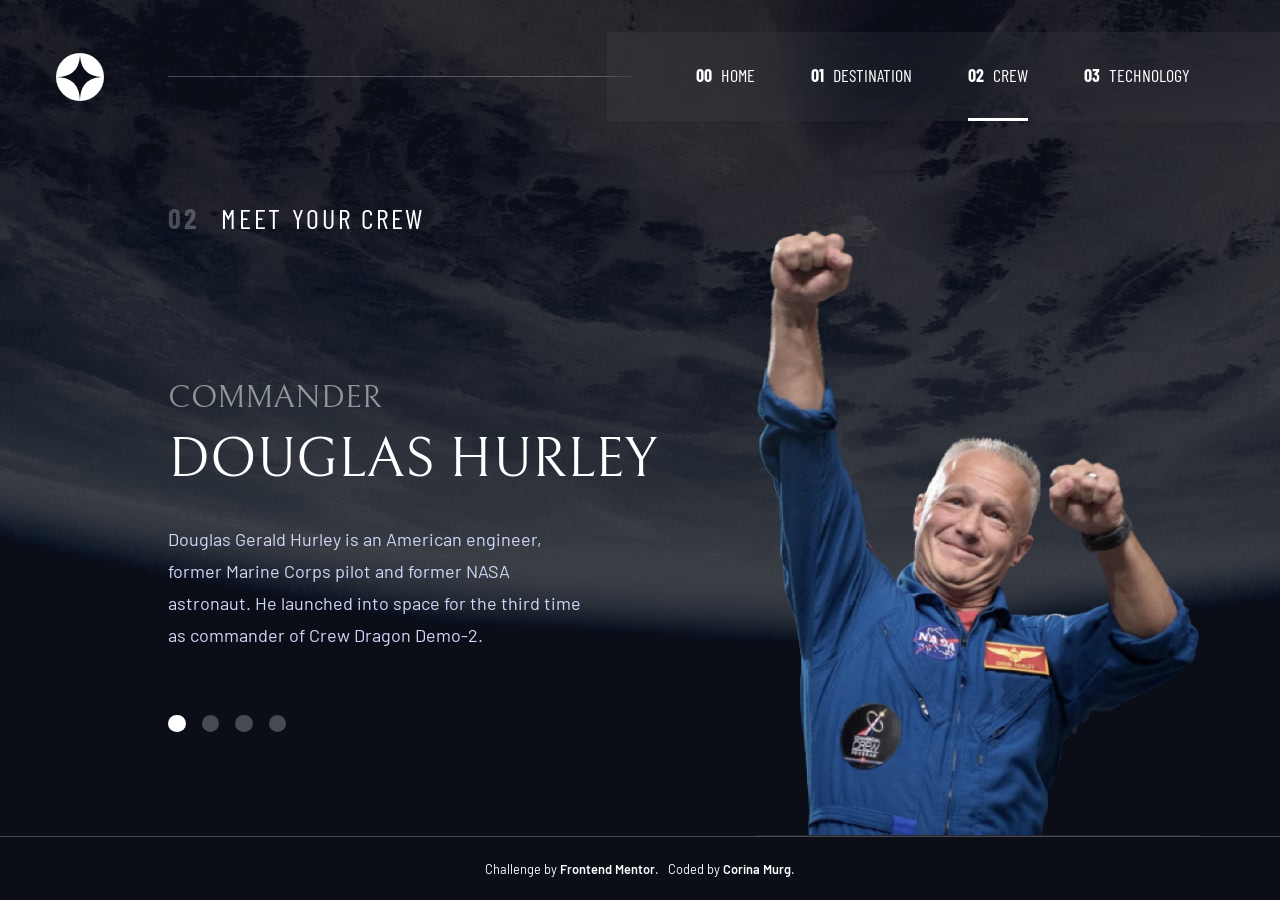
==== commit 1e41e4d7: "Clean code" ====
--- a/crew.html
+++ b/crew.html
@@ -32,7 +32,7 @@
       <div>
         <a href="index.html"><img src="./assets/shared/logo.svg" alt="space tourism logo" class="logo"></a>
       </div>
-      <button class="mobile-nav-toggle" aria-controls="primary-navigation"><span class="sr-only" aria-expanded="false">Menu</span></button>
+      <button class="mobile-nav-toggle" aria-controls="primary-navigation"><span class="sr-only" aria-expanded="false" role="button">Menu</span></button>
       <nav> 
           <ul id="primary-navigation" data-visible="false" class="primary-navigation menu-links flex">
               <li><a class="ff-sans-cond uppercase text-white letter-spacing-2" href="index.html"><span aria-hidden="true">00</span>Home</a>
--- a/style1-General.css
+++ b/style1-General.css
@@ -1,4 +1,3 @@
-/* TO DO:  read.me,  give credit to scrimba */
 
 :root {
     /* colors */
@@ -148,7 +147,7 @@
 
 
 /********************************************** 1440px *******************************/
-@media (min-width: 1440px) {
+/* @media (min-width: 1440px) {
     body {
       max-width: 1440px;
       max-height: 900px;
@@ -158,16 +157,16 @@
     nav {
       max-width: 1440px;
       margin: 0 auto;
-    }
+    } */
 
-    .grid-container--home,
+    /* .grid-container--home,
     .grid-container--destination,
     .grid-container--crew,
     .grid-container--technology {
         justify-items: start;
         align-content: start;
-    }
+    } */
 
-} 
+/* }  */
 
 
--- a/style2-UtilityClasses.css
+++ b/style2-UtilityClasses.css
@@ -132,7 +132,7 @@
     display: grid;
     place-items: center;
     padding-inline: 1rem;
-    padding-bottom: 3%;
+    /* padding-bottom: 3%; */
 }
 
 article > p {
--- a/style4-Home.css
+++ b/style4-Home.css
@@ -37,7 +37,7 @@
 
 .fs-frontPageName {
     margin-top: 2rem;
-    margin-bottom: 2rem;
+    margin-bottom: 1.5rem;
 }
 
 
@@ -99,10 +99,6 @@
     .grid-container--home > p {
         width: 58%;
     }
-
-    .round-anchor {
-        top: 1rem;
-    }
 }
 
 
@@ -135,7 +131,6 @@
     }
 
     .grid-container--home p {
-        margin-top: 3rem;
         margin-bottom: 0;
         margin-inline: 0;
         width: 100%;
@@ -145,7 +140,6 @@
         justify-self:center;
         align-self: center;
         font-size: 2.1rem;
-        bottom: 0; 
     }
 }
 
@@ -162,25 +156,20 @@
     }
 
     .grid-container--home {
-        grid-template-columns: minmax(0, 1fr) minmax(0, 1fr);
+        grid-template-columns: 1fr 2fr;
         max-height: 100%;
         align-items: end;
-        margin-bottom: 4rem;
+        justify-self: start;
         /* left margin based on logo and horizontal line margins */
         margin-left: clamp(8.5rem, 7vw + 7rem, 10.5rem);
-        margin-right: 5rem;
+    }
+
+    .grid-container--home p {
+        width: 29rem;
     }
 
     .grid-container--home .fs-frontPageName {
         font-size: 9.375rem;
-    }
-}
-
-
-/********************************************** 1300px *******************************/
-@media (min-width: 1300px) {
-    .grid-container--home {
-        margin-right: 6.5rem;
     }
 }
 
--- a/style8-Footer.css
+++ b/style8-Footer.css
@@ -7,13 +7,6 @@
     justify-content: center;
     border-top: 0.5px solid hsl( var(--clr-white) / .25);
     background: hsl( var(--clr-dark) / 0.95);
-}
-
-@supports (backdrop-filter: blur(2.5rem)) {
-    footer {
-        background: hsl( var(--clr-white) / 0.04);
-        backdrop-filter: blur(2.5rem);
-    }
 }
 
 .crew footer {
